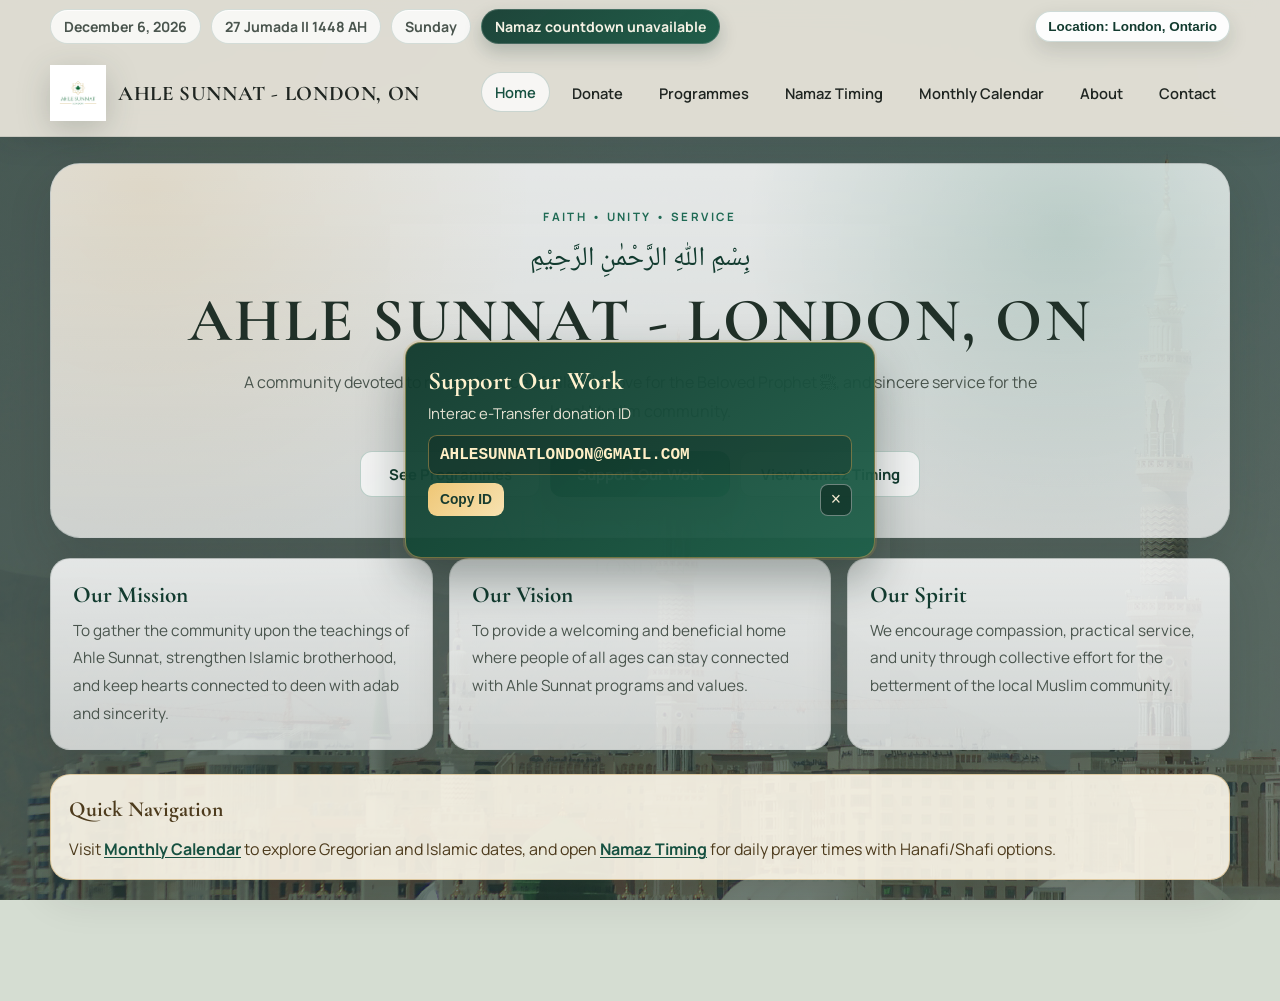
==== index.html @ aca6aad0 "Fix programmes modal viewport behavior and center locked Madinah background" ====
﻿<!DOCTYPE html>
<html lang="en">
<head>
  <meta charset="UTF-8" />
  <meta name="viewport" content="width=device-width, initial-scale=1.0" />
  <title>Home | AHLE SUNNAT - LONDON, ON</title>
  <meta name="description" content="Official home page of Ahle Sunnat London, ON." />
  <link rel="preconnect" href="https://fonts.googleapis.com" />
  <link rel="preconnect" href="https://fonts.gstatic.com" crossorigin />
  <link href="https://fonts.googleapis.com/css2?family=Cormorant+Garamond:wght@500;600;700&family=Manrope:wght@400;500;600;700&family=Noto+Naskh+Arabic:wght@500;700&display=swap" rel="stylesheet" />
  <link rel="stylesheet" href="styles.css?v=20260421b" />
</head>
<body class="page-home">
  <div class="page-shell">
    <header class="topbar">
      <div class="topbar-inner">
        <div class="date-wrap">
          <div class="date-pill" id="englishDate">Loading...</div>
          <div class="date-pill" id="hijriDate">Loading...</div>
          <div class="date-pill" id="dayName">Loading...</div>
        </div>
      </div>

      <nav class="nav">
        <a class="brand" href="index.html">
          <img src="logo.png" alt="Ahle Sunnat London Logo" />
          <div>
            <strong>AHLE SUNNAT - LONDON, ON</strong>
          </div>
        </a>

        <button class="nav-toggle" type="button" aria-label="Open menu" aria-expanded="false">
          <span class="bar"></span>
          <span class="bar"></span>
          <span class="bar"></span>
        </button>

        <div class="nav-links">
          <a href="index.html" aria-current="page">Home</a>
          <a href="donate.html">Donate</a>
          <a href="programmes.html">Programmes</a>
          <a href="namaz-timings.html">Namaz Timing</a>
          <a href="calendar.html">Monthly Calendar</a>
          <a href="about.html">About</a>
          <a href="contact.html">Contact</a>
        </div>
      </nav>
    </header>

    <main>
      <section class="hero hero-center reveal">
        <span class="hero-kicker">Faith • Unity • Service</span>
        <div style="font-family: 'Noto Naskh Arabic', serif; font-size: clamp(1.25rem, 2.1vw, 1.8rem); color: var(--emerald-900); margin-top: 12px; line-height: 1.6;">
          بِسْمِ اللّٰهِ الرَّحْمٰنِ الرَّحِيْمِ
        </div>
        <h1>AHLE SUNNAT - LONDON, ON</h1>
        <p>
          A community devoted to remembrance of Allah ﷻ, love for the Beloved Prophet ﷺ, and sincere service for the local Muslim community.
        </p>
        <div class="hero-actions">
          <a class="btn btn-secondary" href="programmes.html">See Programmes</a>
          <a class="btn btn-primary" href="donate.html">Support Our Work</a>
          <a class="btn btn-secondary" href="namaz-timings.html">View Namaz Timing</a>
        </div>
      </section>

      <section class="section" style="margin-top: 8px;">
        <div class="grid-3">
          <article class="card reveal">
            <h3>Our Mission</h3>
            <p>
              To gather the community upon the teachings of Ahle Sunnat, strengthen Islamic brotherhood, and keep hearts connected to deen with adab and sincerity.
            </p>
          </article>

          <article class="card reveal">
            <h3>Our Vision</h3>
            <p>
              To provide a welcoming and beneficial home where people of all ages can stay connected with Ahle Sunnat programs and values.
            </p>
          </article>

          <article class="card reveal">
            <h3>Our Spirit</h3>
            <p>
              We encourage compassion, practical service, and unity through collective effort for the betterment of the local Muslim community.
            </p>
          </article>
        </div>
      </section>

      <section class="section">
        <div class="info-banner reveal">
          <strong>Quick Navigation</strong>
          Visit <a href="calendar.html">Monthly Calendar</a> to explore Gregorian and Islamic dates, and open <a href="namaz-timings.html">Namaz Timing</a> for daily prayer times with Hanafi/Shafi options.
        </div>
      </section>
    </main>

    <footer class="footer reveal">
      <p>© <span class="js-year"></span> AHLE SUNNAT - LONDON, ON. All rights reserved.</p>
    </footer>
  </div>

  <script src="app.js?v=20260421b"></script>
</body>
</html>
---- styles.css ----
﻿:root {
  --sand-50: #f8f3e8;
  --sand-100: #f1e8d5;
  --sand-200: #e5d6b8;
  --emerald-900: #123b2f;
  --emerald-800: #175141;
  --emerald-700: #1f6a54;
  --emerald-500: #2f8f72;
  --amber-500: #bf8a2e;
  --amber-400: #d9ab55;
  --ink-900: #1f2521;
  --ink-700: #4a554e;
  --ink-500: #657369;
  --white: #ffffff;
  --line: rgba(24, 47, 39, 0.14);
  --line-strong: rgba(24, 47, 39, 0.25);
  --shadow-soft: 0 16px 44px rgba(28, 35, 30, 0.12);
  --shadow-card: 0 20px 46px rgba(22, 34, 29, 0.12);
  --radius-xl: 30px;
  --radius-lg: 20px;
  --radius-md: 14px;
  --container: min(1180px, calc(100% - 34px));
}

* {
  box-sizing: border-box;
  margin: 0;
  padding: 0;
}

html {
  scroll-behavior: smooth;
}

body {
  font-family: "Manrope", sans-serif;
  color: var(--ink-900);
  min-height: 100vh;
  background-color: #d5ddd2;
  overflow-x: hidden;
  position: relative;
  opacity: 0;
  transform: translateY(8px);
}

body.page-ready {
  opacity: 1;
  transform: none;
  transition: opacity 0.42s ease, transform 0.42s ease;
}

body.page-leave {
  opacity: 0;
  transform: translateY(8px);
}

body.modal-open {
  overflow: hidden;
}

body::before {
  content: "";
  position: fixed;
  inset: 0;
  pointer-events: none;
  background:
    linear-gradient(135deg, rgba(12, 36, 27, 0.64), rgba(19, 46, 35, 0.56)),
    radial-gradient(circle at 18% 16%, rgba(217, 171, 85, 0.1), transparent 34%),
    radial-gradient(circle at 86% 18%, rgba(31, 106, 84, 0.09), transparent 34%),
    url("assets/madinah-hd.jpg") center center / cover no-repeat;
  background-attachment: fixed, fixed, fixed, fixed;
  transform: translateZ(0);
  z-index: 0;
}

body::after {
  content: "";
  position: fixed;
  inset: 0;
  pointer-events: none;
  background: url("logo.png") center 56% / min(52vw, 500px) no-repeat;
  opacity: 0.055;
  z-index: 0;
  filter: saturate(80%);
}

.page-shell {
  position: relative;
  z-index: 1;
}

.container {
  width: var(--container);
  margin: 0 auto;
}

.topbar {
  position: relative;
  z-index: 20;
  backdrop-filter: blur(12px);
  background: rgba(248, 243, 232, 0.85);
  border-bottom: 1px solid rgba(24, 47, 39, 0.1);
  box-shadow: 0 8px 24px rgba(32, 42, 36, 0.08);
}

.topbar-inner {
  width: var(--container);
  margin: 0 auto;
  padding: 9px 0 8px;
  display: flex;
  justify-content: space-between;
  align-items: center;
  gap: 10px;
}

.date-wrap {
  display: flex;
  flex-wrap: wrap;
  justify-content: flex-start;
  gap: 10px;
  flex: 1;
  min-width: 0;
}

.date-pill {
  padding: 7px 13px;
  border-radius: 999px;
  background: rgba(255, 255, 255, 0.78);
  border: 1px solid rgba(23, 81, 65, 0.16);
  color: var(--ink-700);
  font-size: 0.88rem;
  font-weight: 700;
  box-shadow: inset 0 1px 0 rgba(255, 255, 255, 0.82);
}

.date-pill.prayer-countdown {
  color: #f5f2e5;
  background: linear-gradient(140deg, rgba(18, 59, 47, 0.94), rgba(22, 86, 66, 0.95));
  border-color: rgba(255, 255, 255, 0.18);
  box-shadow: 0 8px 18px rgba(17, 50, 40, 0.22);
}

.location-right-pill {
  max-width: min(340px, calc(100vw - 24px));
  padding: 7px 12px;
  border-radius: 999px;
  border: 1px solid rgba(23, 81, 65, 0.2);
  background: rgba(255, 255, 255, 0.94);
  color: var(--emerald-900);
  font-size: 0.84rem;
  font-weight: 700;
  white-space: nowrap;
  overflow: hidden;
  text-overflow: ellipsis;
  box-shadow: 0 8px 20px rgba(24, 40, 33, 0.14);
  cursor: pointer;
  transition: transform 0.2s ease, box-shadow 0.2s ease, border-color 0.2s ease;
  appearance: none;
}

.location-right-pill:hover {
  transform: translateY(-1px);
  box-shadow: 0 12px 24px rgba(24, 40, 33, 0.18);
  border-color: rgba(191, 138, 46, 0.4);
}

.nav {
  width: var(--container);
  margin: 0 auto;
  padding: 13px 0 15px;
  display: flex;
  justify-content: space-between;
  align-items: center;
  gap: 14px;
}

.nav-toggle {
  display: none;
  width: 44px;
  height: 44px;
  border-radius: 12px;
  border: 1px solid rgba(23, 81, 65, 0.26);
  background: rgba(255, 255, 255, 0.88);
  cursor: pointer;
  align-items: center;
  justify-content: center;
  gap: 5px;
  flex-direction: column;
  box-shadow: 0 8px 20px rgba(24, 40, 33, 0.12);
}

.nav-toggle .bar {
  width: 19px;
  height: 2px;
  border-radius: 999px;
  background: var(--emerald-900);
  transition: transform 0.24s ease, opacity 0.24s ease;
}

.nav-toggle[aria-expanded="true"] .bar:nth-child(1) {
  transform: translateY(7px) rotate(45deg);
}

.nav-toggle[aria-expanded="true"] .bar:nth-child(2) {
  opacity: 0;
}

.nav-toggle[aria-expanded="true"] .bar:nth-child(3) {
  transform: translateY(-7px) rotate(-45deg);
}

.brand {
  display: flex;
  align-items: center;
  gap: 12px;
  min-width: 0;
  text-decoration: none;
  color: inherit;
}

.brand img {
  height: 56px;
  width: auto;
  display: block;
  filter: drop-shadow(0 8px 16px rgba(25, 43, 36, 0.2));
  border-radius: 0;
  background: transparent;
}

.brand small {
  display: block;
  color: var(--emerald-700);
  letter-spacing: 0.16em;
  text-transform: uppercase;
  font-size: 0.64rem;
  margin-bottom: 3px;
  font-weight: 700;
}

.brand strong {
  font-family: "Cormorant Garamond", serif;
  font-size: 1.3rem;
  letter-spacing: 0.03em;
  font-weight: 700;
}

.brand-mobile-city {
  display: inline;
}

.nav-links {
  display: flex;
  align-items: center;
  justify-content: flex-end;
  flex-wrap: wrap;
  gap: 8px;
}

.nav-links a {
  text-decoration: none;
  color: var(--ink-900);
  font-weight: 600;
  font-size: 0.92rem;
  padding: 9px 13px;
  border-radius: 999px;
  border: 1px solid transparent;
  transition: 0.25s ease;
}

.nav-links a:hover,
.nav-links a[aria-current="page"] {
  color: var(--emerald-800);
  background: rgba(255, 255, 255, 0.76);
  border-color: rgba(23, 81, 65, 0.2);
  transform: translateY(-1px);
}

.hero {
  width: var(--container);
  margin: 26px auto 20px;
  padding: 40px 30px;
  border: 1px solid var(--line);
  border-radius: var(--radius-xl);
  background: linear-gradient(180deg, rgba(255, 255, 255, 0.86), rgba(255, 255, 255, 0.73));
  box-shadow: var(--shadow-card);
  position: relative;
  overflow: hidden;
}

.hero::before {
  content: "";
  position: absolute;
  inset: 0;
  background:
    radial-gradient(circle at 8% 10%, rgba(191, 138, 46, 0.15), transparent 34%),
    radial-gradient(circle at 88% 20%, rgba(31, 106, 84, 0.15), transparent 30%);
  z-index: 0;
}

.hero > * {
  position: relative;
  z-index: 1;
}

.hero-kicker {
  display: inline-block;
  text-transform: uppercase;
  letter-spacing: 0.21em;
  color: var(--emerald-700);
  font-size: 0.72rem;
  font-weight: 700;
}

.hero h1 {
  margin-top: 8px;
  font-family: "Cormorant Garamond", serif;
  font-size: clamp(2rem, 4.8vw, 4rem);
  line-height: 1.05;
  letter-spacing: 0.04em;
  color: #203028;
}

.hero p {
  margin-top: 14px;
  color: var(--ink-700);
  line-height: 1.85;
  max-width: 820px;
}

.hero-center {
  text-align: center;
}

.hero-center p {
  margin-left: auto;
  margin-right: auto;
}

.hero-actions {
  margin-top: 24px;
  display: flex;
  flex-wrap: wrap;
  gap: 10px;
}

.hero-center .hero-actions {
  justify-content: center;
}

.btn {
  text-decoration: none;
  display: inline-flex;
  align-items: center;
  justify-content: center;
  border-radius: 12px;
  padding: 12px 19px;
  font-weight: 700;
  font-size: 0.93rem;
  transition: 0.25s ease;
  border: 1px solid transparent;
  min-width: 180px;
}

.btn-primary {
  color: var(--white);
  background: linear-gradient(135deg, var(--emerald-800), var(--emerald-500));
  box-shadow: 0 12px 24px rgba(28, 84, 67, 0.25);
}

.btn-primary:hover {
  transform: translateY(-2px);
  filter: brightness(1.06);
}

.btn-secondary {
  color: var(--emerald-900);
  background: rgba(255, 255, 255, 0.72);
  border-color: rgba(31, 106, 84, 0.26);
}

.btn-secondary:hover {
  transform: translateY(-2px);
  background: rgba(255, 255, 255, 0.9);
}

.section {
  width: var(--container);
  margin: 18px auto 24px;
}

.section-title {
  text-align: center;
  margin-bottom: 16px;
}

.section-title span {
  display: inline-block;
  text-transform: uppercase;
  letter-spacing: 0.21em;
  color: var(--emerald-700);
  font-size: 0.72rem;
  font-weight: 700;
  margin-bottom: 8px;
}

.section-title h2 {
  font-family: "Cormorant Garamond", serif;
  font-size: clamp(1.9rem, 3.4vw, 3rem);
  color: var(--ink-900);
  letter-spacing: 0.02em;
}

.section-title.title-box h2 {
  display: inline-flex;
  align-items: center;
  justify-content: center;
  padding: 10px 22px;
  border-radius: 999px;
  border: 1px solid rgba(23, 81, 65, 0.24);
  background: linear-gradient(145deg, rgba(255, 255, 255, 0.94), rgba(252, 247, 237, 0.9));
  box-shadow: 0 10px 24px rgba(22, 34, 29, 0.14);
}

.section-title p {
  max-width: 780px;
  margin: 8px auto 0;
  color: var(--ink-700);
  line-height: 1.82;
}

.grid-3,
.grid-2,
.grid-4 {
  display: grid;
  gap: 16px;
}

.grid-2 {
  grid-template-columns: repeat(2, minmax(0, 1fr));
}

.grid-3 {
  grid-template-columns: repeat(3, minmax(0, 1fr));
}

.grid-4 {
  grid-template-columns: repeat(4, minmax(0, 1fr));
}

.card {
  border: 1px solid var(--line);
  border-radius: var(--radius-lg);
  background: linear-gradient(180deg, rgba(255, 255, 255, 0.85), rgba(255, 255, 255, 0.72));
  box-shadow: var(--shadow-card);
  padding: 22px;
  transition: transform 0.25s ease, border-color 0.25s ease;
}

.card:hover {
  transform: translateY(-3px);
  border-color: rgba(191, 138, 46, 0.35);
}

.card,
.hero,
.info-banner,
.prayer-live,
.footer {
  animation: premiumPulseShadow 7.2s ease-in-out infinite;
}

.card:nth-child(2n),
.calendar-grid .day-cell:nth-child(2n),
.calendar-head div:nth-child(2n) {
  animation-delay: 0.6s;
}

@keyframes premiumPulseShadow {
  0%,
  100% {
    box-shadow: 0 18px 42px rgba(20, 31, 27, 0.14);
  }
  50% {
    box-shadow: 0 26px 56px rgba(20, 31, 27, 0.22);
  }
}

.card h3 {
  font-family: "Cormorant Garamond", serif;
  color: var(--emerald-900);
  font-size: 1.45rem;
  margin-bottom: 8px;
}

.card p {
  color: var(--ink-700);
  line-height: 1.8;
  font-size: 0.96rem;
}

.card a {
  color: var(--ink-700);
  text-decoration: underline;
  text-decoration-thickness: 1px;
  text-underline-offset: 2px;
}

.card a:hover {
  color: var(--emerald-800);
}

.info-banner {
  border: 1px solid rgba(191, 138, 46, 0.35);
  border-radius: var(--radius-lg);
  background: rgba(254, 249, 236, 0.9);
  color: #4d3b1d;
  padding: 16px 18px;
  box-shadow: var(--shadow-soft);
  line-height: 1.75;
}

.info-banner strong {
  font-family: "Cormorant Garamond", serif;
  font-size: 1.35rem;
  display: block;
  margin-bottom: 6px;
}

.info-banner a {
  color: var(--emerald-800);
  font-weight: 700;
  text-decoration: underline;
  text-decoration-thickness: 1px;
  text-underline-offset: 2px;
}

.info-banner a:hover {
  color: #7a5312;
}

.footer {
  width: var(--container);
  margin: 22px auto 34px;
  border: 1px solid rgba(255, 255, 255, 0.2);
  border-radius: 20px;
  padding: 18px;
  text-align: center;
  background: linear-gradient(160deg, rgba(18, 59, 47, 0.96), rgba(16, 79, 61, 0.96));
  color: #f8f2e4;
}

.footer p {
  color: rgba(248, 242, 228, 0.92);
  line-height: 1.72;
  font-size: 0.92rem;
}

.footer p + p {
  margin-top: 3px;
}

.reveal {
  opacity: 0;
  transform: translateY(18px);
  transition: opacity 0.68s ease, transform 0.68s ease;
}

.reveal.show {
  opacity: 1;
  transform: translateY(0);
}

.page-home .hero::before {
  background:
    radial-gradient(circle at 8% 8%, rgba(191, 138, 46, 0.16), transparent 34%),
    radial-gradient(circle at 86% 18%, rgba(31, 106, 84, 0.2), transparent 30%);
}

.page-about .hero::before {
  background:
    radial-gradient(circle at 20% 12%, rgba(23, 81, 65, 0.17), transparent 34%),
    radial-gradient(circle at 84% 74%, rgba(191, 138, 46, 0.18), transparent 30%);
}

.page-programmes .hero::before {
  background:
    radial-gradient(circle at 18% 20%, rgba(191, 138, 46, 0.19), transparent 34%),
    radial-gradient(circle at 78% 18%, rgba(23, 81, 65, 0.17), transparent 28%);
}

.page-donate .hero::before {
  background:
    radial-gradient(circle at 12% 18%, rgba(31, 106, 84, 0.2), transparent 30%),
    radial-gradient(circle at 86% 22%, rgba(191, 138, 46, 0.18), transparent 30%);
}

.page-calendar .hero::before {
  background:
    radial-gradient(circle at 16% 18%, rgba(191, 138, 46, 0.18), transparent 32%),
    radial-gradient(circle at 86% 18%, rgba(31, 106, 84, 0.16), transparent 30%);
}

.page-namaz .hero::before {
  background:
    radial-gradient(circle at 8% 10%, rgba(23, 81, 65, 0.2), transparent 34%),
    radial-gradient(circle at 92% 18%, rgba(191, 138, 46, 0.2), transparent 30%);
}

.page-contact .hero::before {
  background:
    radial-gradient(circle at 14% 16%, rgba(191, 138, 46, 0.2), transparent 34%),
    radial-gradient(circle at 80% 20%, rgba(31, 106, 84, 0.17), transparent 30%);
}

.media-frame {
  width: 100%;
  border-radius: var(--radius-md);
  border: 1px solid rgba(23, 81, 65, 0.2);
  background: #0d1b16;
  aspect-ratio: 16 / 9;
  overflow: hidden;
  display: grid;
  place-items: center;
}

.media-frame video {
  width: 100%;
  height: 100%;
  object-fit: cover;
  display: block;
}

.video-thumb {
  width: 100%;
  height: 100%;
  object-fit: cover;
  display: block;
}

.poster-thumb {
  width: 100%;
  aspect-ratio: 4 / 5;
  border-radius: var(--radius-md);
  border: 1px solid rgba(23, 81, 65, 0.2);
  object-fit: cover;
  display: block;
  background: linear-gradient(145deg, rgba(20, 71, 54, 0.22), rgba(191, 138, 46, 0.28));
}

.video-thumb,
.poster-thumb {
  cursor: zoom-in;
}

.meta-line {
  margin-top: 4px;
  color: var(--emerald-700);
  font-size: 0.86rem;
  font-weight: 700;
  letter-spacing: 0.03em;
  text-transform: none;
}

.link-chip {
  text-decoration: none;
  border-radius: 999px;
  padding: 8px 12px;
  font-size: 0.84rem;
  font-weight: 700;
  border: 1px solid rgba(23, 81, 65, 0.2);
  color: var(--emerald-800);
  background: rgba(255, 255, 255, 0.8);
}

.link-chip:hover {
  border-color: rgba(191, 138, 46, 0.5);
  color: #6d4b16;
}

.link-row {
  margin-top: 10px;
  display: flex;
  gap: 8px;
  flex-wrap: wrap;
}

.empty-state {
  text-align: center;
  border: 1px dashed rgba(23, 81, 65, 0.34);
  border-radius: var(--radius-lg);
  padding: 16px;
  color: var(--ink-700);
  background: rgba(255, 255, 255, 0.62);
}

.calendar-controls {
  display: grid;
  grid-template-columns: auto 1fr auto;
  align-items: center;
  gap: 10px;
  margin-bottom: 14px;
}

.control-group {
  display: flex;
  gap: 8px;
  flex-wrap: wrap;
}

.control-btn,
.control-select,
.control-input {
  border-radius: 11px;
  border: 1px solid rgba(23, 81, 65, 0.24);
  background: rgba(255, 255, 255, 0.9);
  color: var(--ink-900);
  padding: 9px 12px;
  font-weight: 600;
}

.control-btn {
  cursor: pointer;
  transition: 0.2s ease;
}

.control-btn:hover {
  transform: translateY(-1px);
  border-color: rgba(191, 138, 46, 0.46);
}

.control-input {
  min-width: 220px;
}

.calendar-head,
.calendar-grid {
  display: grid;
  grid-template-columns: repeat(7, minmax(0, 1fr));
  gap: 8px;
}

.calendar-head div {
  text-align: center;
  padding: 9px 8px;
  font-weight: 700;
  color: var(--emerald-900);
  border: 1px solid rgba(23, 81, 65, 0.2);
  border-radius: 12px;
  background: rgba(255, 255, 255, 0.77);
  animation: premiumPulseShadow 8.8s ease-in-out infinite;
}

.day-cell {
  min-height: 102px;
  border: 1px solid rgba(23, 81, 65, 0.2);
  border-radius: 12px;
  background: rgba(255, 255, 255, 0.79);
  padding: 10px;
  display: flex;
  flex-direction: column;
  gap: 5px;
  transition: transform 0.2s ease, border-color 0.2s ease;
  animation: premiumPulseShadow 8.8s ease-in-out infinite;
}

.day-cell:hover {
  transform: translateY(-2px);
  border-color: rgba(191, 138, 46, 0.44);
}

.day-cell.muted {
  opacity: 0.42;
}

.g-day {
  font-weight: 800;
  color: var(--ink-900);
  font-size: 1rem;
  width: 32px;
  height: 32px;
  border-radius: 50%;
  display: grid;
  place-items: center;
}

.h-day {
  color: var(--emerald-700);
  font-size: 0.78rem;
  line-height: 1.45;
}

.day-cell.today .g-day {
  border: 2px solid var(--amber-500);
  color: var(--emerald-900);
  background: rgba(255, 244, 218, 0.95);
}

.day-cell.today.flash .g-day {
  box-shadow: 0 0 0 8px rgba(191, 138, 46, 0.24);
}

.calendar-caption {
  font-family: "Cormorant Garamond", serif;
  font-size: 1.8rem;
  color: var(--emerald-900);
  text-align: center;
}

.prayer-live {
  border: 1px solid rgba(23, 81, 65, 0.24);
  border-radius: var(--radius-lg);
  background: linear-gradient(145deg, rgba(19, 66, 51, 0.95), rgba(21, 84, 65, 0.96));
  color: #f6f0df;
  padding: 18px;
  box-shadow: var(--shadow-card);
}

.prayer-live strong {
  display: block;
  font-family: "Cormorant Garamond", serif;
  font-size: 1.6rem;
  margin-bottom: 5px;
}

.prayer-live p {
  color: rgba(246, 240, 223, 0.95);
  line-height: 1.7;
}

.current-prayer-box {
  margin: 8px 0 10px;
  display: inline-flex;
  align-items: center;
  gap: 8px;
  padding: 8px 12px;
  border-radius: 12px;
  border: 1px solid rgba(255, 235, 186, 0.72);
  background: linear-gradient(140deg, rgba(255, 239, 198, 0.22), rgba(255, 216, 140, 0.28));
  color: #fff4d4;
  font-weight: 800;
  letter-spacing: 0.01em;
  box-shadow: inset 0 0 0 1px rgba(255, 244, 215, 0.2), 0 8px 20px rgba(0, 0, 0, 0.18);
}

.prayer-table {
  width: 100%;
  border-collapse: collapse;
  overflow: hidden;
  border-radius: var(--radius-lg);
  border: 1px solid var(--line);
  background: rgba(255, 255, 255, 0.85);
  box-shadow: var(--shadow-card);
}

.prayer-table th,
.prayer-table td {
  border-bottom: 1px solid rgba(23, 81, 65, 0.14);
  padding: 12px 12px;
  text-align: left;
}

.prayer-table th {
  background: rgba(18, 59, 47, 0.9);
  color: #f8f2e4;
  font-weight: 700;
  letter-spacing: 0.02em;
}

.prayer-table tr:last-child td {
  border-bottom: none;
}

.prayer-table td:nth-child(2) {
  font-weight: 700;
  color: var(--emerald-900);
}

.prayer-name {
  font-weight: 800;
  color: var(--emerald-900);
  letter-spacing: 0.01em;
}

.prayer-time-pill {
  display: inline-block;
  padding: 6px 10px;
  border-radius: 10px;
  border: 1px solid rgba(23, 81, 65, 0.2);
  background: rgba(255, 255, 255, 0.65);
}

.prayer-row-current td {
  background: rgba(255, 240, 206, 0.95);
}

.prayer-row-current .prayer-time-pill {
  border: 2px solid rgba(191, 138, 46, 0.8);
  background: linear-gradient(135deg, rgba(255, 236, 196, 0.96), rgba(255, 222, 155, 0.92));
  box-shadow:
    inset 0 0 0 1px rgba(191, 138, 46, 0.3),
    0 0 0 3px rgba(191, 138, 46, 0.22);
}

.inline-note {
  color: var(--ink-700);
  font-size: 0.92rem;
  line-height: 1.7;
}

.donation-popup {
  position: fixed;
  left: 50%;
  top: 50%;
  bottom: auto;
  transform: translate(-50%, -50%);
  z-index: 2000;
  width: min(470px, calc(100vw - 24px));
  border: 1px solid rgba(217, 171, 85, 0.48);
  border-radius: 16px;
  background: linear-gradient(145deg, rgba(16, 57, 44, 0.96), rgba(31, 96, 74, 0.96));
  box-shadow:
    0 22px 46px rgba(12, 29, 23, 0.35),
    0 0 0 2px rgba(217, 171, 85, 0.2);
  padding: 22px 22px 16px;
  animation: donationPulse 2.8s ease-in-out infinite;
}

.donation-popup.hidden {
  display: none;
}

.donation-popup h4 {
  font-family: "Cormorant Garamond", serif;
  font-size: 1.6rem;
  color: #fff2cf;
  margin-bottom: 6px;
}

.donation-popup p {
  color: rgba(248, 241, 226, 0.92);
  font-size: 0.93rem;
  line-height: 1.55;
  margin-bottom: 10px;
}

.donation-popup .popup-id {
  display: block;
  width: 100%;
  background: rgba(0, 0, 0, 0.2);
  border: 1px solid rgba(217, 171, 85, 0.46);
  border-radius: 9px;
  padding: 10px 11px;
  color: #ffefc6;
  font-size: clamp(0.72rem, 1.9vw, 1rem);
  font-weight: 800;
  white-space: nowrap;
  overflow-x: auto;
  text-overflow: clip;
}

.donation-popup .popup-actions {
  margin-top: 8px;
  display: flex;
  align-items: center;
  justify-content: space-between;
  gap: 8px;
}

.donation-popup .popup-copy {
  border: none;
  border-radius: 9px;
  padding: 9px 12px;
  background: linear-gradient(135deg, #efc776, #f7e2b1);
  color: #173b2f;
  font-weight: 800;
  font-size: 0.86rem;
  cursor: pointer;
}

.donation-popup .popup-copy:hover {
  filter: brightness(1.04);
}

.donation-popup .popup-close {
  border: 1px solid rgba(255, 255, 255, 0.38);
  background: rgba(6, 24, 18, 0.5);
  color: #f7ecd3;
  width: 32px;
  height: 32px;
  border-radius: 8px;
  font-size: 1.1rem;
  line-height: 1;
  cursor: pointer;
}

.donation-popup .popup-close:hover {
  border-color: rgba(191, 138, 46, 0.5);
  color: #6d4b16;
}

.donation-popup .popup-status {
  min-height: 18px;
  margin-top: 7px;
  color: #ffe6aa;
  font-size: 0.85rem;
}

@keyframes donationPulse {
  0%,
  100% {
    transform: translate(-50%, -50%) scale(1);
    box-shadow:
      0 22px 46px rgba(12, 29, 23, 0.35),
      0 0 0 2px rgba(217, 171, 85, 0.2);
  }
  50% {
    transform: translate(-50%, calc(-50% - 3px)) scale(1.01);
    box-shadow:
      0 28px 56px rgba(12, 29, 23, 0.42),
      0 0 0 2px rgba(217, 171, 85, 0.36);
  }
}

.poster-modal {
  position: fixed;
  inset: 0;
  z-index: 1200;
  background: rgba(12, 18, 15, 0.72);
  display: grid;
  place-items: center;
  opacity: 0;
  pointer-events: none;
  transition: opacity 0.28s ease;
}

.poster-modal.show {
  opacity: 1;
  pointer-events: auto;
}

.poster-modal-inner {
  width: min(1080px, calc(100vw - 24px));
  max-height: calc(100dvh - 16px);
  background: rgba(255, 255, 255, 0.96);
  border: 1px solid rgba(23, 81, 65, 0.2);
  border-radius: 16px;
  box-shadow: 0 28px 48px rgba(20, 30, 26, 0.28);
  overflow: hidden;
  transform: scale(0.96) translateY(8px);
  transition: transform 0.28s ease;
  position: relative;
}

.poster-modal.show .poster-modal-inner {
  transform: scale(1) translateY(0);
}

.poster-modal-close {
  position: absolute;
  top: 10px;
  right: 10px;
  width: 36px;
  height: 36px;
  border-radius: 10px;
  border: 1px solid rgba(23, 81, 65, 0.28);
  background: rgba(255, 255, 255, 0.92);
  color: var(--ink-700);
  font-size: 1.25rem;
  line-height: 1;
  cursor: pointer;
  z-index: 2;
}

.poster-modal-close:hover {
  border-color: rgba(191, 138, 46, 0.52);
}

.poster-modal-image-wrap {
  width: 100%;
  height: 100%;
  max-height: calc(100dvh - 16px);
  overflow: hidden;
  display: grid;
  place-items: center;
  padding: 52px 18px 18px;
}

.poster-modal-image-wrap img {
  max-width: min(100%, calc(100vw - 80px));
  max-height: calc(100dvh - 102px);
  width: auto;
  height: auto;
  object-fit: contain;
  border-radius: 12px;
  border: 1px solid rgba(23, 81, 65, 0.22);
}

.modal-video-player {
  width: min(100%, 980px);
  max-height: calc(100dvh - 102px);
  border-radius: 12px;
  border: 1px solid rgba(23, 81, 65, 0.24);
  background: #0b1814;
}

.button-chip {
  appearance: none;
  cursor: pointer;
}

@media (max-width: 1080px) {
  .grid-3 {
    grid-template-columns: repeat(2, minmax(0, 1fr));
  }

  .grid-4 {
    grid-template-columns: repeat(3, minmax(0, 1fr));
  }
}

@media (max-width: 980px) {
  .nav {
    flex-direction: row;
    align-items: center;
    flex-wrap: wrap;
  }

  .nav-toggle {
    display: inline-flex;
    margin-left: auto;
  }

  .nav-links {
    order: 3;
    width: 100%;
    flex-direction: column;
    align-items: stretch;
    justify-content: flex-start;
    gap: 6px;
    max-height: 0;
    overflow: hidden;
    opacity: 0;
    pointer-events: none;
    padding-top: 0;
    transition: max-height 0.28s ease, opacity 0.28s ease, padding-top 0.28s ease;
  }

  .nav.nav-open .nav-links {
    max-height: 460px;
    opacity: 1;
    pointer-events: auto;
    padding-top: 10px;
  }

  .nav-links a {
    width: 100%;
    display: block;
    border: 1px solid rgba(23, 81, 65, 0.2);
    background: rgba(255, 255, 255, 0.84);
  }

  .grid-2,
  .grid-3,
  .grid-4 {
    grid-template-columns: 1fr;
  }

  .calendar-controls {
    grid-template-columns: 1fr;
    justify-items: stretch;
  }

  .calendar-head,
  .calendar-grid {
    gap: 6px;
  }

  .day-cell {
    min-height: 88px;
    padding: 8px;
  }
}

@media (max-width: 700px) {
  body::before {
    background-position:
      center center,
      18% 16%,
      86% 18%,
      center center;
  }

  body::after {
    background-size: min(72vw, 320px);
    opacity: 0.05;
  }

  .topbar-inner {
    flex-direction: column;
    align-items: stretch;
    gap: 6px;
  }

  .date-wrap {
    display: grid;
    grid-template-columns: repeat(2, minmax(0, 1fr));
    gap: 6px;
    overflow: visible;
    padding-bottom: 0;
  }

  .date-pill {
    width: 100%;
    text-align: center;
    white-space: nowrap;
    padding: 6px 8px;
    font-size: 0.78rem;
  }

  .date-pill.prayer-countdown {
    grid-column: 1 / -1;
  }

  .hero,
  .card,
  .info-banner,
  .footer,
  .prayer-live {
    padding: 18px;
  }

  .hero-actions {
    flex-direction: column;
  }

  .btn {
    width: 100%;
  }

  .brand strong {
    white-space: normal;
    display: block;
    line-height: 1.05;
    font-size: 1.02rem;
    letter-spacing: 0.02em;
  }

  .brand img {
    height: 46px;
  }

  .brand {
    max-width: calc(100% - 56px);
  }

  .brand-mobile-city {
    display: block;
    font-size: 0.92rem;
    margin-top: 2px;
  }

  .donation-popup {
    left: 50%;
    top: 78px;
    bottom: auto;
    transform: translateX(-50%);
    animation: donationPulseTop 2.8s ease-in-out infinite;
    width: min(460px, calc(100vw - 16px));
    padding: 16px 14px 12px;
  }

  .location-right-pill {
    align-self: stretch;
    width: 100%;
    max-width: 100%;
    text-align: center;
    font-size: 0.8rem;
  }

  .poster-modal-inner {
    width: calc(100vw - 10px);
    max-height: calc(100dvh - 10px);
  }

  .poster-modal-image-wrap {
    max-height: calc(100dvh - 10px);
    padding: 46px 8px 8px;
  }

  .poster-modal-image-wrap img,
  .modal-video-player {
    max-height: calc(100dvh - 92px);
    max-width: 100%;
  }
}

@keyframes donationPulseTop {
  0%,
  100% {
    transform: translateX(-50%) translateY(0);
  }
  50% {
    transform: translateX(-50%) translateY(-3px);
  }
}

@media (prefers-reduced-motion: reduce) {
  .card,
  .hero,
  .info-banner,
  .prayer-live,
  .footer,
  .donation-popup {
    animation: none !important;
  }
}
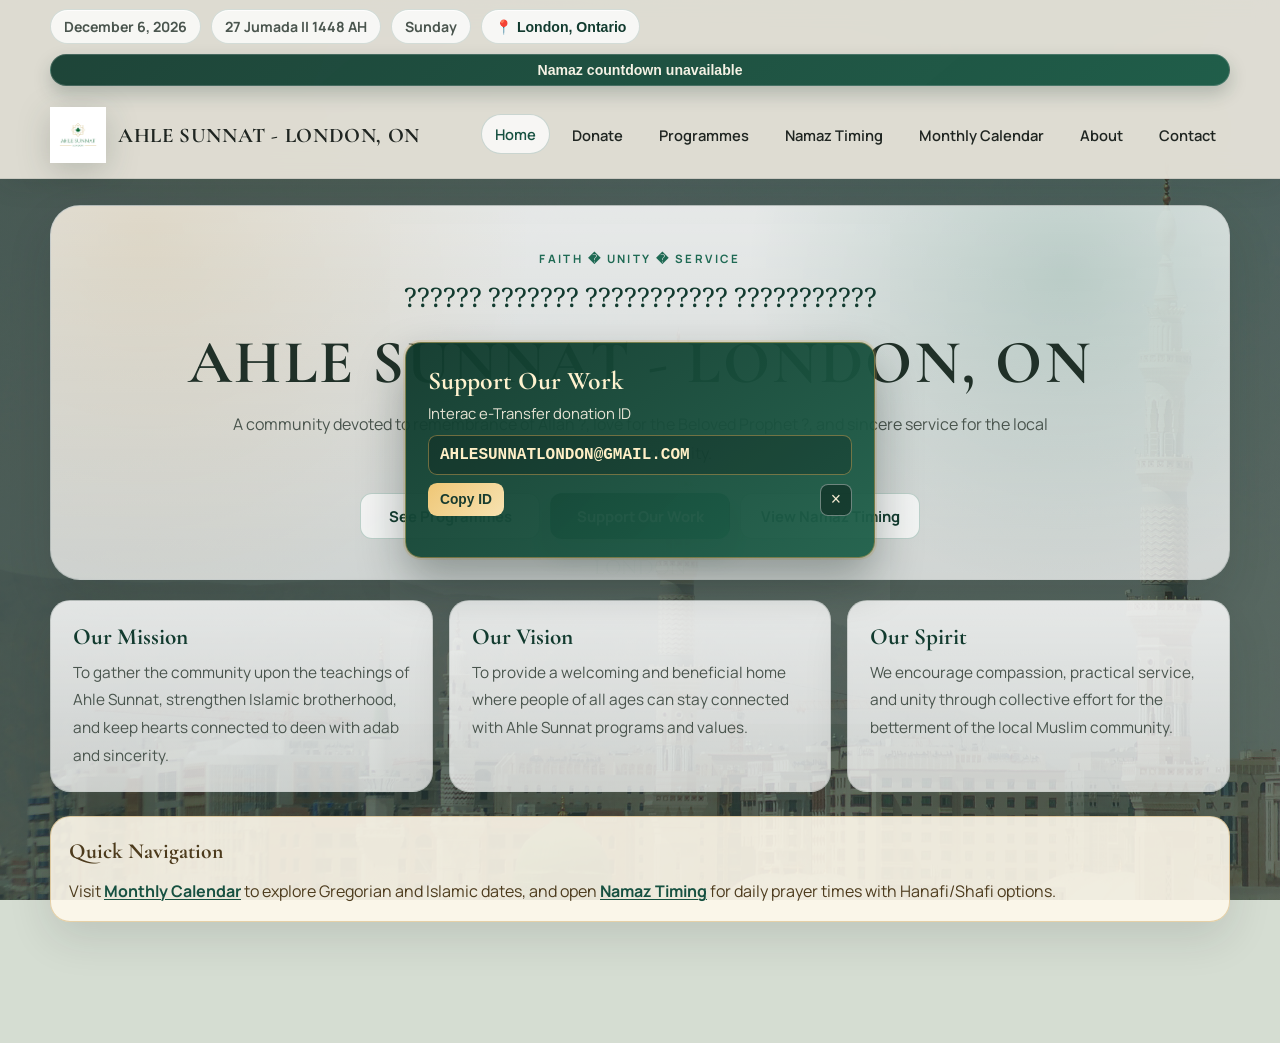
==== commit 9929e86e: "Header UX: 4 top pills with location icon and tappable current-time jump to running prayer" ====
--- a/index.html
+++ b/index.html
@@ -1,4 +1,4 @@
-﻿<!DOCTYPE html>
+<!DOCTYPE html>
 <html lang="en">
 <head>
   <meta charset="UTF-8" />
@@ -8,7 +8,7 @@
   <link rel="preconnect" href="https://fonts.googleapis.com" />
   <link rel="preconnect" href="https://fonts.gstatic.com" crossorigin />
   <link href="https://fonts.googleapis.com/css2?family=Cormorant+Garamond:wght@500;600;700&family=Manrope:wght@400;500;600;700&family=Noto+Naskh+Arabic:wght@500;700&display=swap" rel="stylesheet" />
-  <link rel="stylesheet" href="styles.css?v=20260421b" />
+  <link rel="stylesheet" href="styles.css?v=20260421c" />
 </head>
 <body class="page-home">
   <div class="page-shell">
@@ -49,13 +49,13 @@
 
     <main>
       <section class="hero hero-center reveal">
-        <span class="hero-kicker">Faith • Unity • Service</span>
+        <span class="hero-kicker">Faith � Unity � Service</span>
         <div style="font-family: 'Noto Naskh Arabic', serif; font-size: clamp(1.25rem, 2.1vw, 1.8rem); color: var(--emerald-900); margin-top: 12px; line-height: 1.6;">
-          بِسْمِ اللّٰهِ الرَّحْمٰنِ الرَّحِيْمِ
+          ?????? ??????? ??????????? ???????????
         </div>
         <h1>AHLE SUNNAT - LONDON, ON</h1>
         <p>
-          A community devoted to remembrance of Allah ﷻ, love for the Beloved Prophet ﷺ, and sincere service for the local Muslim community.
+          A community devoted to remembrance of Allah ?, love for the Beloved Prophet ?, and sincere service for the local Muslim community.
         </p>
         <div class="hero-actions">
           <a class="btn btn-secondary" href="programmes.html">See Programmes</a>
@@ -98,13 +98,14 @@
     </main>
 
     <footer class="footer reveal">
-      <p>© <span class="js-year"></span> AHLE SUNNAT - LONDON, ON. All rights reserved.</p>
+      <p>� <span class="js-year"></span> AHLE SUNNAT - LONDON, ON. All rights reserved.</p>
     </footer>
   </div>
 
-  <script src="app.js?v=20260421b"></script>
+  <script src="app.js?v=20260421c"></script>
 </body>
 </html>
 
 
 
+
--- a/styles.css
+++ b/styles.css
@@ -133,35 +133,50 @@
   box-shadow: inset 0 1px 0 rgba(255, 255, 255, 0.82);
 }
 
+.date-pill.location-pill {
+  color: var(--emerald-900);
+  cursor: pointer;
+  max-width: min(320px, 100%);
+  white-space: nowrap;
+  overflow: hidden;
+  text-overflow: ellipsis;
+  transition: transform 0.2s ease, box-shadow 0.2s ease, border-color 0.2s ease;
+  appearance: none;
+}
+
+.date-pill.location-pill:hover {
+  transform: translateY(-1px);
+  box-shadow: 0 12px 24px rgba(24, 40, 33, 0.18);
+  border-color: rgba(191, 138, 46, 0.4);
+}
+
 .date-pill.prayer-countdown {
+  width: 100%;
+  flex: 1 0 100%;
+  display: flex;
+  align-items: center;
+  justify-content: center;
+  text-align: center;
+  text-decoration: none;
+  white-space: nowrap;
+  cursor: pointer;
+  appearance: none;
   color: #f5f2e5;
   background: linear-gradient(140deg, rgba(18, 59, 47, 0.94), rgba(22, 86, 66, 0.95));
   border-color: rgba(255, 255, 255, 0.18);
   box-shadow: 0 8px 18px rgba(17, 50, 40, 0.22);
 }
 
-.location-right-pill {
-  max-width: min(340px, calc(100vw - 24px));
-  padding: 7px 12px;
-  border-radius: 999px;
-  border: 1px solid rgba(23, 81, 65, 0.2);
-  background: rgba(255, 255, 255, 0.94);
-  color: var(--emerald-900);
-  font-size: 0.84rem;
-  font-weight: 700;
-  white-space: nowrap;
-  overflow: hidden;
-  text-overflow: ellipsis;
-  box-shadow: 0 8px 20px rgba(24, 40, 33, 0.14);
-  cursor: pointer;
-  transition: transform 0.2s ease, box-shadow 0.2s ease, border-color 0.2s ease;
-  appearance: none;
-}
-
-.location-right-pill:hover {
+.date-pill.prayer-countdown:hover {
   transform: translateY(-1px);
   box-shadow: 0 12px 24px rgba(24, 40, 33, 0.18);
-  border-color: rgba(191, 138, 46, 0.4);
+  border-color: rgba(255, 235, 186, 0.44);
+}
+
+.date-pill.location-pill:focus-visible,
+.date-pill.prayer-countdown:focus-visible {
+  outline: 2px solid rgba(191, 138, 46, 0.8);
+  outline-offset: 2px;
 }
 
 .nav {
@@ -899,6 +914,20 @@
   box-shadow:
     inset 0 0 0 1px rgba(191, 138, 46, 0.3),
     0 0 0 3px rgba(191, 138, 46, 0.22);
+}
+
+.prayer-row-blink td {
+  animation: prayerFocusBlink 1s ease-in-out 4;
+}
+
+@keyframes prayerFocusBlink {
+  0%,
+  100% {
+    background: rgba(255, 240, 206, 0.95);
+  }
+  50% {
+    background: rgba(255, 223, 156, 0.98);
+  }
 }
 
 .inline-note {
@@ -1269,10 +1298,8 @@
     padding: 16px 14px 12px;
   }
 
-  .location-right-pill {
-    align-self: stretch;
+  .date-pill.location-pill {
     width: 100%;
-    max-width: 100%;
     text-align: center;
     font-size: 0.8rem;
   }
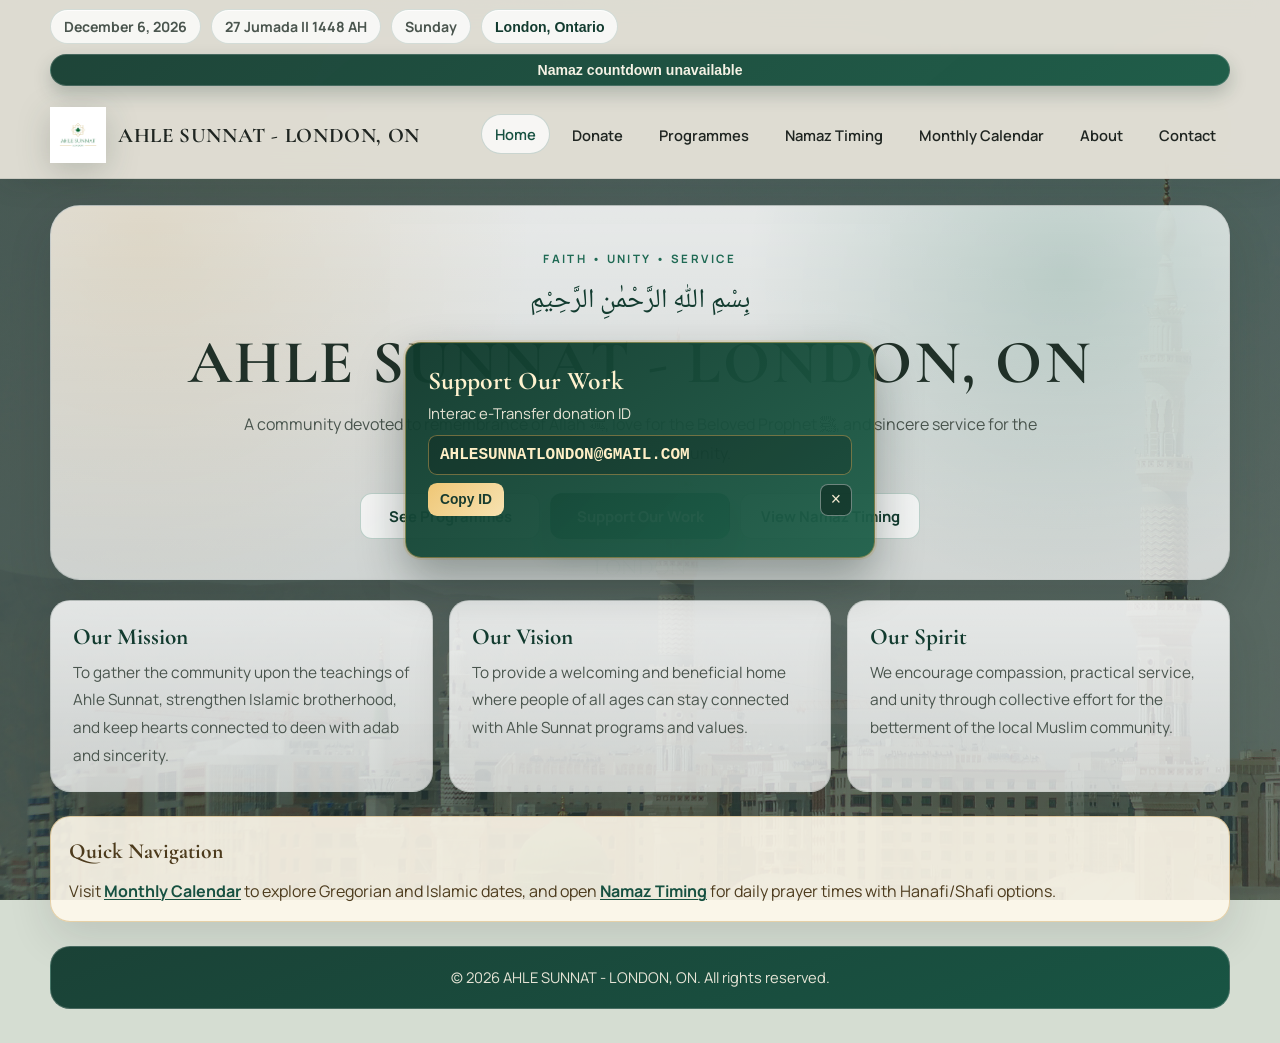
==== commit d276ba5d: "Fix UTF-8 text rendering and remove location pin icon" ====
--- a/index.html
+++ b/index.html
@@ -8,7 +8,7 @@
   <link rel="preconnect" href="https://fonts.googleapis.com" />
   <link rel="preconnect" href="https://fonts.gstatic.com" crossorigin />
   <link href="https://fonts.googleapis.com/css2?family=Cormorant+Garamond:wght@500;600;700&family=Manrope:wght@400;500;600;700&family=Noto+Naskh+Arabic:wght@500;700&display=swap" rel="stylesheet" />
-  <link rel="stylesheet" href="styles.css?v=20260421c" />
+  <link rel="stylesheet" href="styles.css?v=20260421d" />
 </head>
 <body class="page-home">
   <div class="page-shell">
@@ -49,13 +49,13 @@
 
     <main>
       <section class="hero hero-center reveal">
-        <span class="hero-kicker">Faith � Unity � Service</span>
+        <span class="hero-kicker">Faith • Unity • Service</span>
         <div style="font-family: 'Noto Naskh Arabic', serif; font-size: clamp(1.25rem, 2.1vw, 1.8rem); color: var(--emerald-900); margin-top: 12px; line-height: 1.6;">
-          ?????? ??????? ??????????? ???????????
+          بِسْمِ اللّٰهِ الرَّحْمٰنِ الرَّحِيْمِ
         </div>
         <h1>AHLE SUNNAT - LONDON, ON</h1>
         <p>
-          A community devoted to remembrance of Allah ?, love for the Beloved Prophet ?, and sincere service for the local Muslim community.
+          A community devoted to remembrance of Allah ﷻ, love for the Beloved Prophet ﷺ, and sincere service for the local Muslim community.
         </p>
         <div class="hero-actions">
           <a class="btn btn-secondary" href="programmes.html">See Programmes</a>
@@ -98,14 +98,13 @@
     </main>
 
     <footer class="footer reveal">
-      <p>� <span class="js-year"></span> AHLE SUNNAT - LONDON, ON. All rights reserved.</p>
+      <p>© <span class="js-year"></span> AHLE SUNNAT - LONDON, ON. All rights reserved.</p>
     </footer>
   </div>
 
-  <script src="app.js?v=20260421c"></script>
+  <script src="app.js?v=20260421d"></script>
 </body>
 </html>
 
 
 
-
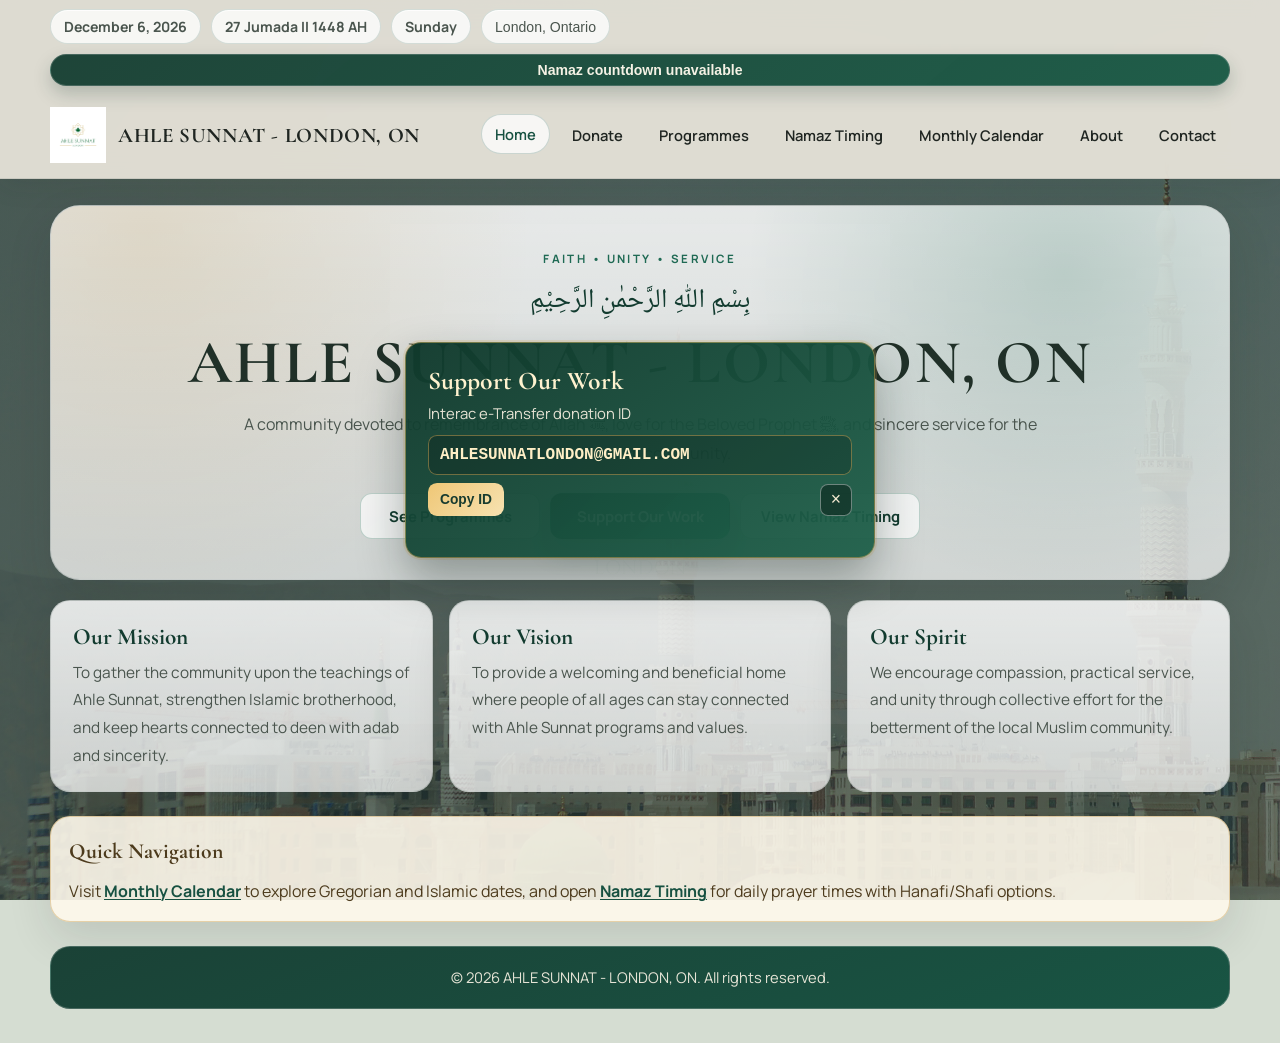
==== commit 7eb73890: "Update programme poster labels, refine transparent logo styling, and soften location pill weight" ====
--- a/index.html
+++ b/index.html
@@ -8,7 +8,7 @@
   <link rel="preconnect" href="https://fonts.googleapis.com" />
   <link rel="preconnect" href="https://fonts.gstatic.com" crossorigin />
   <link href="https://fonts.googleapis.com/css2?family=Cormorant+Garamond:wght@500;600;700&family=Manrope:wght@400;500;600;700&family=Noto+Naskh+Arabic:wght@500;700&display=swap" rel="stylesheet" />
-  <link rel="stylesheet" href="styles.css?v=20260421d" />
+  <link rel="stylesheet" href="styles.css?v=20260421e" />
 </head>
 <body class="page-home">
   <div class="page-shell">
@@ -102,7 +102,7 @@
     </footer>
   </div>
 
-  <script src="app.js?v=20260421d"></script>
+  <script src="app.js?v=20260421e"></script>
 </body>
 </html>
 
--- a/styles.css
+++ b/styles.css
@@ -134,7 +134,8 @@
 }
 
 .date-pill.location-pill {
-  color: var(--emerald-900);
+  color: var(--ink-700);
+  font-weight: 500;
   cursor: pointer;
   max-width: min(320px, 100%);
   white-space: nowrap;
@@ -236,8 +237,10 @@
 .brand img {
   height: 56px;
   width: auto;
+  max-width: 100%;
+  object-fit: contain;
   display: block;
-  filter: drop-shadow(0 8px 16px rgba(25, 43, 36, 0.2));
+  filter: none;
   border-radius: 0;
   background: transparent;
 }
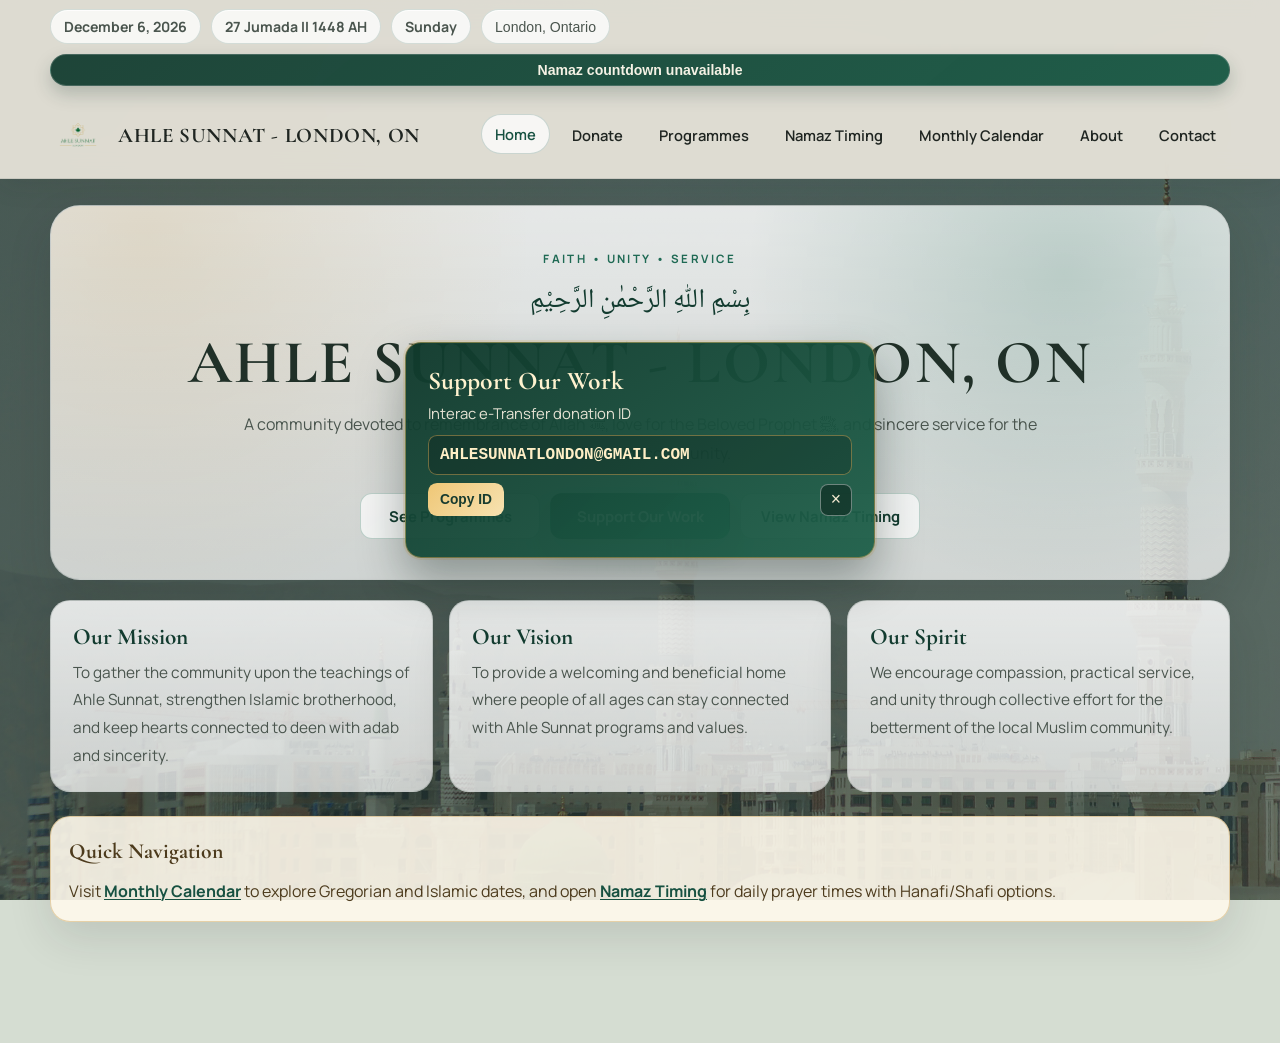
==== commit fa9e6cd2: "Restore poster names, apply requested programme dates, and replace logo with transparent asset" ====
--- a/index.html
+++ b/index.html
@@ -8,7 +8,7 @@
   <link rel="preconnect" href="https://fonts.googleapis.com" />
   <link rel="preconnect" href="https://fonts.gstatic.com" crossorigin />
   <link href="https://fonts.googleapis.com/css2?family=Cormorant+Garamond:wght@500;600;700&family=Manrope:wght@400;500;600;700&family=Noto+Naskh+Arabic:wght@500;700&display=swap" rel="stylesheet" />
-  <link rel="stylesheet" href="styles.css?v=20260421e" />
+  <link rel="stylesheet" href="styles.css?v=20260421f" />
 </head>
 <body class="page-home">
   <div class="page-shell">
@@ -102,7 +102,7 @@
     </footer>
   </div>
 
-  <script src="app.js?v=20260421e"></script>
+  <script src="app.js?v=20260421f"></script>
 </body>
 </html>
 
--- a/styles.css
+++ b/styles.css
@@ -135,7 +135,7 @@
 
 .date-pill.location-pill {
   color: var(--ink-700);
-  font-weight: 500;
+  font-weight: 400;
   cursor: pointer;
   max-width: min(320px, 100%);
   white-space: nowrap;
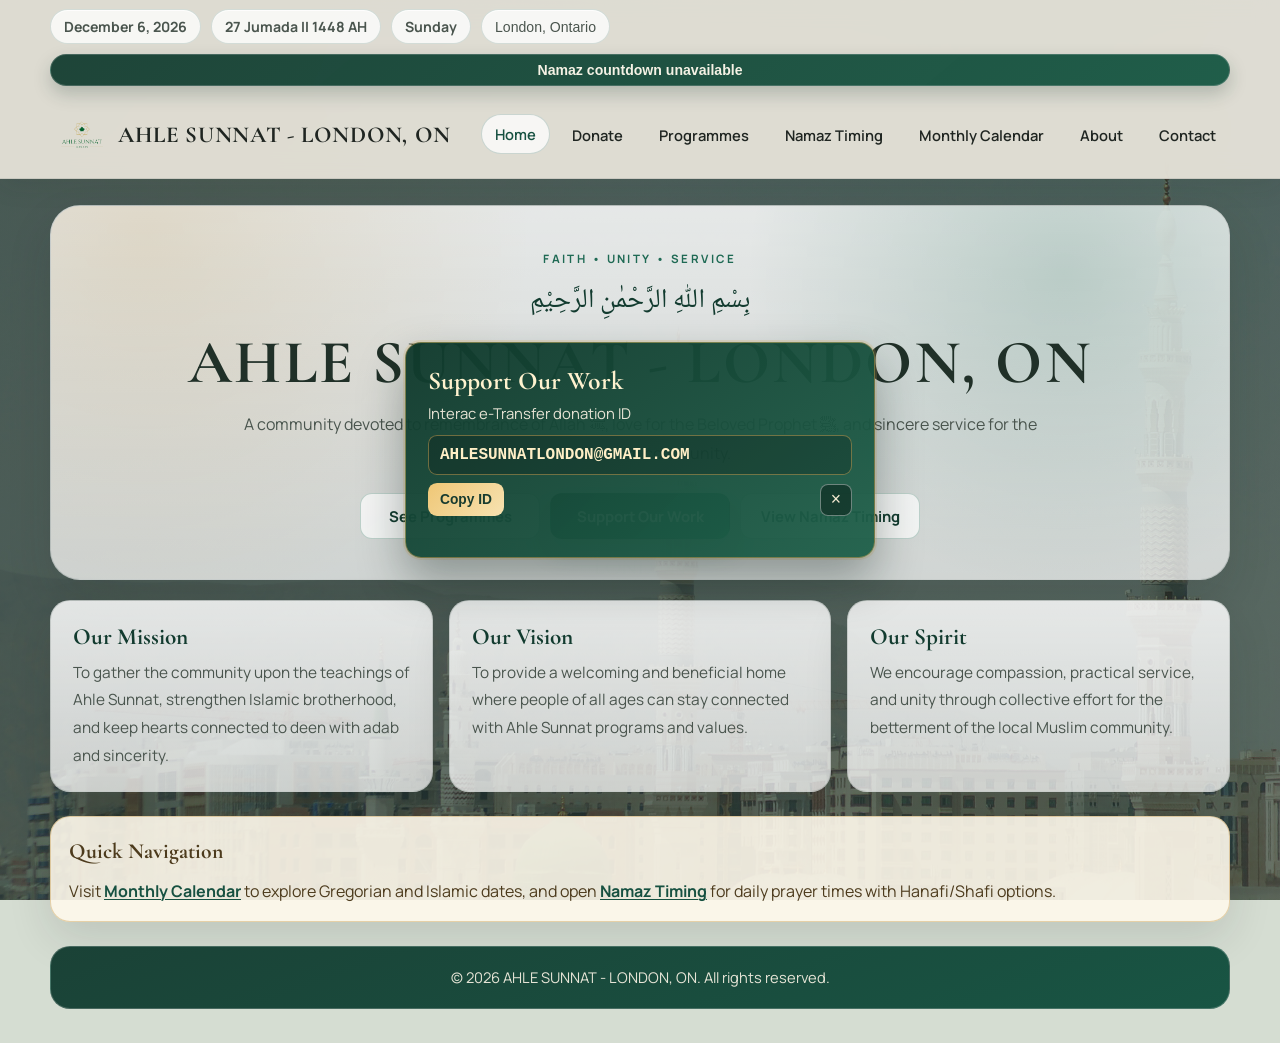
==== commit 4d5936b3: "Show donation popup on reload across pages and enlarge brand visuals without taller header" ====
--- a/index.html
+++ b/index.html
@@ -8,7 +8,7 @@
   <link rel="preconnect" href="https://fonts.googleapis.com" />
   <link rel="preconnect" href="https://fonts.gstatic.com" crossorigin />
   <link href="https://fonts.googleapis.com/css2?family=Cormorant+Garamond:wght@500;600;700&family=Manrope:wght@400;500;600;700&family=Noto+Naskh+Arabic:wght@500;700&display=swap" rel="stylesheet" />
-  <link rel="stylesheet" href="styles.css?v=20260421f" />
+  <link rel="stylesheet" href="styles.css?v=20260421g" />
 </head>
 <body class="page-home">
   <div class="page-shell">
@@ -102,7 +102,7 @@
     </footer>
   </div>
 
-  <script src="app.js?v=20260421f"></script>
+  <script src="app.js?v=20260421g"></script>
 </body>
 </html>
 
--- a/styles.css
+++ b/styles.css
@@ -243,6 +243,8 @@
   filter: none;
   border-radius: 0;
   background: transparent;
+  transform: scale(1.14);
+  transform-origin: left center;
 }
 
 .brand small {
@@ -260,6 +262,10 @@
   font-size: 1.3rem;
   letter-spacing: 0.03em;
   font-weight: 700;
+  display: inline-block;
+  line-height: 1;
+  transform: scale(1.1);
+  transform-origin: left center;
 }
 
 .brand-mobile-city {
@@ -1275,10 +1281,14 @@
     line-height: 1.05;
     font-size: 1.02rem;
     letter-spacing: 0.02em;
+    transform: scale(1.06);
+    transform-origin: left center;
   }
 
   .brand img {
     height: 46px;
+    transform: scale(1.12);
+    transform-origin: left center;
   }
 
   .brand {
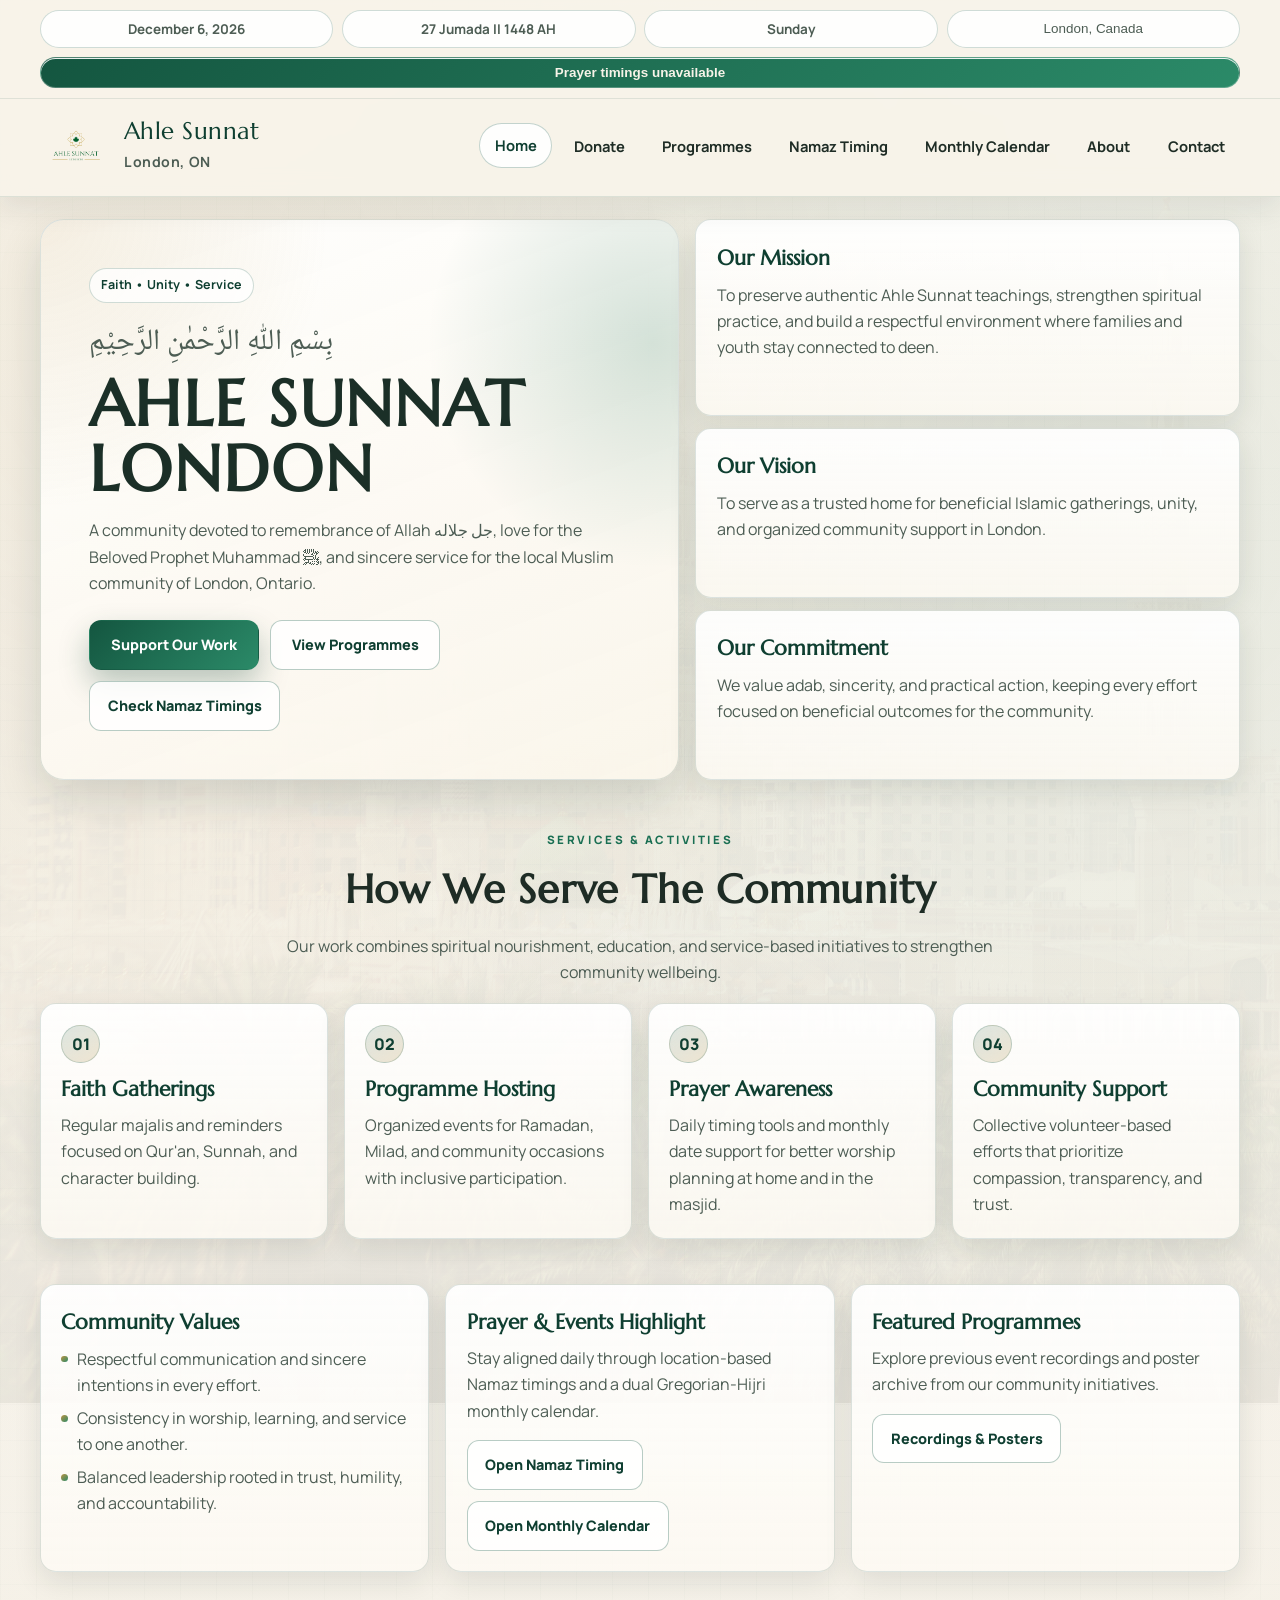
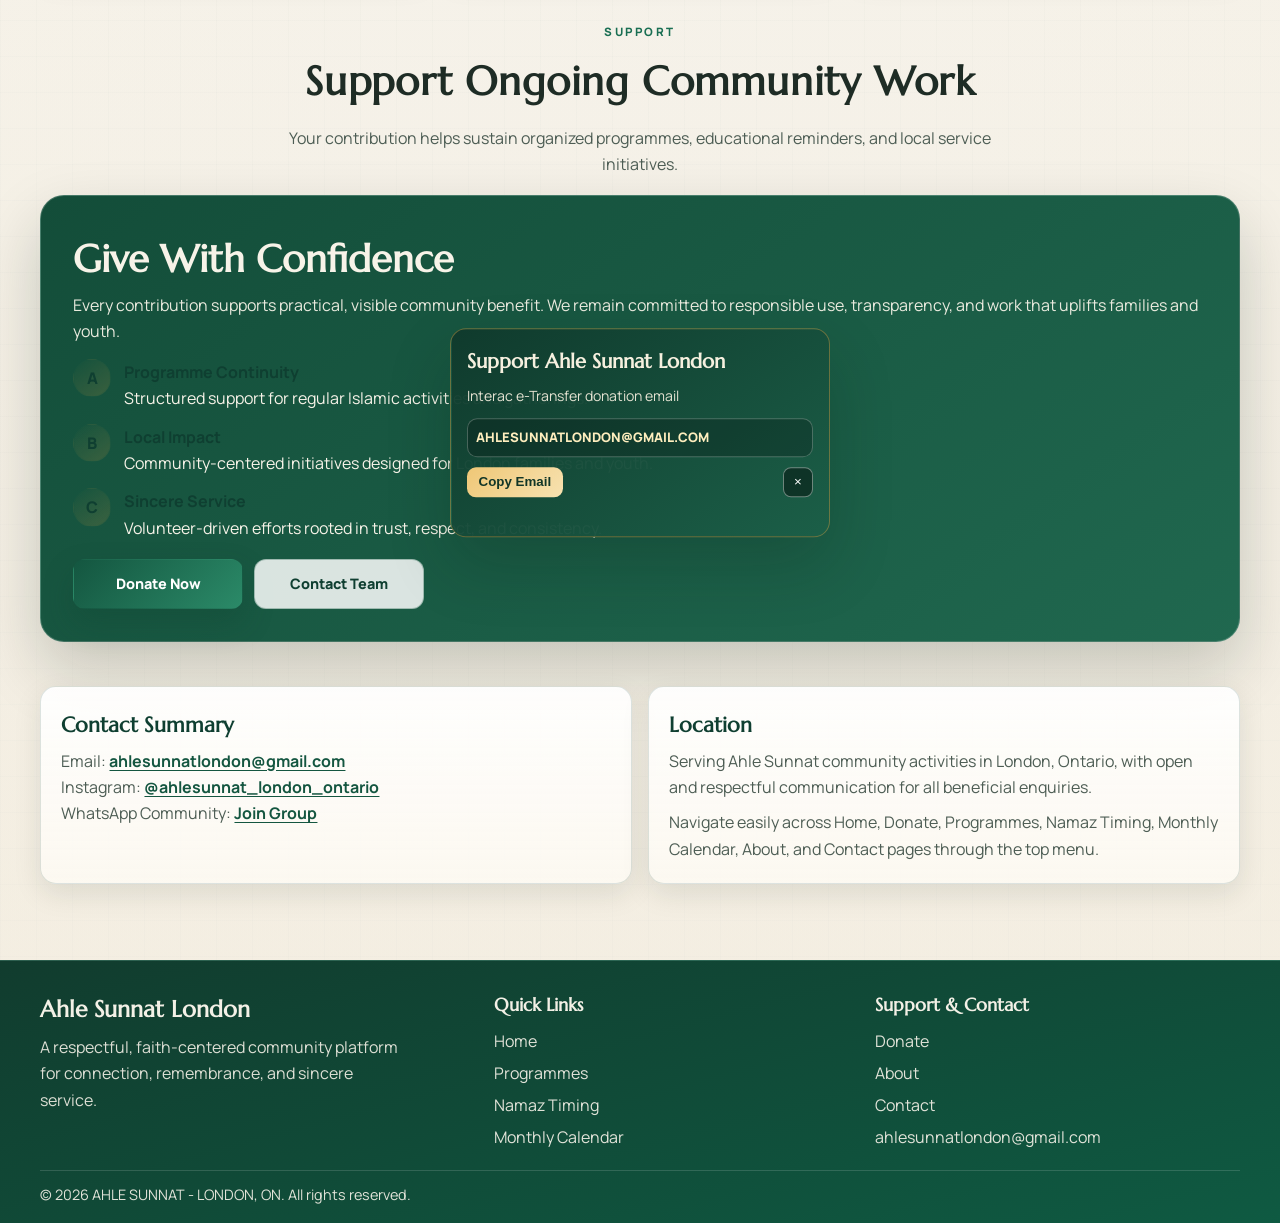
==== commit ae735a15: "Premium responsive rebuild: unify pages, modern UI, upgraded prayer/calendar/programmes" ====
--- a/index.html
+++ b/index.html
@@ -1,110 +1,278 @@
-<!DOCTYPE html>
+﻿<!DOCTYPE html>
 <html lang="en">
 <head>
   <meta charset="UTF-8" />
   <meta name="viewport" content="width=device-width, initial-scale=1.0" />
-  <title>Home | AHLE SUNNAT - LONDON, ON</title>
-  <meta name="description" content="Official home page of Ahle Sunnat London, ON." />
+  <title>Ahle Sunnat London | Faith, Community, Service</title>
+  <meta name="description" content="Official website of Ahle Sunnat London. Serving faith-centered community programmes, prayer support, education, and local outreach in London, Ontario." />
+  <meta name="theme-color" content="#145640" />
+  <meta property="og:type" content="website" />
+  <meta property="og:title" content="Ahle Sunnat London | Faith, Community, Service" />
+  <meta property="og:description" content="A trusted community organization in London, Ontario supporting Islamic programmes, remembrance, prayer awareness, and service." />
+  <meta property="og:url" content="https://aeatesham.github.io/ahlesunnatlondon3/index.html" />
+  <meta property="og:image" content="https://aeatesham.github.io/ahlesunnatlondon3/logo.png" />
+  <meta name="twitter:card" content="summary_large_image" />
+  <link rel="canonical" href="https://aeatesham.github.io/ahlesunnatlondon3/index.html" />
+  <link rel="icon" href="logo.png" type="image/png" />
   <link rel="preconnect" href="https://fonts.googleapis.com" />
   <link rel="preconnect" href="https://fonts.gstatic.com" crossorigin />
-  <link href="https://fonts.googleapis.com/css2?family=Cormorant+Garamond:wght@500;600;700&family=Manrope:wght@400;500;600;700&family=Noto+Naskh+Arabic:wght@500;700&display=swap" rel="stylesheet" />
-  <link rel="stylesheet" href="styles.css?v=20260421g" />
+  <link href="https://fonts.googleapis.com/css2?family=Manrope:wght@400;500;600;700;800&family=Marcellus&family=Noto+Naskh+Arabic:wght@500;700&display=swap" rel="stylesheet" />
+  <link rel="stylesheet" href="styles.css?v=20260421-premium-1" />
 </head>
 <body class="page-home">
-  <div class="page-shell">
-    <header class="topbar">
-      <div class="topbar-inner">
-        <div class="date-wrap">
-          <div class="date-pill" id="englishDate">Loading...</div>
-          <div class="date-pill" id="hijriDate">Loading...</div>
-          <div class="date-pill" id="dayName">Loading...</div>
+  <a class="skip-link" href="#main-content">Skip to main content</a>
+
+  <header class="site-header">
+    <div class="meta-strip">
+      <div class="container">
+        <div class="meta-pills" aria-label="Today and prayer status">
+          <div class="meta-pill" id="englishDate">Loading date...</div>
+          <div class="meta-pill" id="hijriDate">Loading Hijri...</div>
+          <div class="meta-pill" id="dayName">Loading day...</div>
+          <button class="meta-pill meta-pill--location" id="locationPill" type="button" aria-label="Change location">London, Canada</button>
+          <button class="meta-pill meta-pill--countdown" id="prayerCountdown" type="button" aria-label="Open Namaz Timing page">Loading prayer countdown...</button>
         </div>
       </div>
-
-      <nav class="nav">
-        <a class="brand" href="index.html">
-          <img src="logo.png" alt="Ahle Sunnat London Logo" />
+    </div>
+
+    <div class="nav-wrap">
+      <div class="container nav-shell">
+        <a class="brand" href="index.html" aria-label="Ahle Sunnat London home">
+          <img src="logo.png" alt="Ahle Sunnat London logo" />
           <div>
-            <strong>AHLE SUNNAT - LONDON, ON</strong>
+            <span>Ahle Sunnat</span>
+            <small>London, ON</small>
           </div>
         </a>
 
-        <button class="nav-toggle" type="button" aria-label="Open menu" aria-expanded="false">
-          <span class="bar"></span>
-          <span class="bar"></span>
-          <span class="bar"></span>
+        <button class="nav-toggle" type="button" id="navToggle" aria-expanded="false" aria-controls="primaryNav" aria-label="Open menu">
+          <span></span>
+          <span></span>
+          <span></span>
         </button>
 
-        <div class="nav-links">
-          <a href="index.html" aria-current="page">Home</a>
-          <a href="donate.html">Donate</a>
-          <a href="programmes.html">Programmes</a>
-          <a href="namaz-timings.html">Namaz Timing</a>
-          <a href="calendar.html">Monthly Calendar</a>
-          <a href="about.html">About</a>
-          <a href="contact.html">Contact</a>
-        </div>
-      </nav>
-    </header>
-
-    <main>
-      <section class="hero hero-center reveal">
-        <span class="hero-kicker">Faith • Unity • Service</span>
-        <div style="font-family: 'Noto Naskh Arabic', serif; font-size: clamp(1.25rem, 2.1vw, 1.8rem); color: var(--emerald-900); margin-top: 12px; line-height: 1.6;">
-          بِسْمِ اللّٰهِ الرَّحْمٰنِ الرَّحِيْمِ
-        </div>
-        <h1>AHLE SUNNAT - LONDON, ON</h1>
-        <p>
-          A community devoted to remembrance of Allah ﷻ, love for the Beloved Prophet ﷺ, and sincere service for the local Muslim community.
-        </p>
-        <div class="hero-actions">
-          <a class="btn btn-secondary" href="programmes.html">See Programmes</a>
-          <a class="btn btn-primary" href="donate.html">Support Our Work</a>
-          <a class="btn btn-secondary" href="namaz-timings.html">View Namaz Timing</a>
-        </div>
-      </section>
-
-      <section class="section" style="margin-top: 8px;">
-        <div class="grid-3">
+        <nav class="site-nav" id="primaryNav" aria-label="Primary navigation">
+          <a class="nav-link" href="index.html" aria-current="page">Home</a>
+          <a class="nav-link" href="donate.html">Donate</a>
+          <a class="nav-link" href="programmes.html">Programmes</a>
+          <a class="nav-link" href="namaz-timings.html">Namaz Timing</a>
+          <a class="nav-link" href="monthly-calendar.html">Monthly Calendar</a>
+          <a class="nav-link" href="about.html">About</a>
+          <a class="nav-link" href="contact.html">Contact</a>
+        </nav>
+      </div>
+    </div>
+  </header>
+
+  <main id="main-content">
+    <section class="section">
+      <div class="container home-hero">
+        <article class="home-intro reveal">
+          <span class="pill">Faith • Unity • Service</span>
+          <p class="arabic-line">بِسْمِ اللّٰهِ الرَّحْمٰنِ الرَّحِيْمِ</p>
+          <h1>Ahle Sunnat London</h1>
+          <p>
+            A community devoted to remembrance of Allah جل جلاله, love for the Beloved Prophet Muhammad ﷺ,
+            and sincere service for the local Muslim community of London, Ontario.
+          </p>
+          <div class="hero-actions">
+            <a class="btn btn-primary" href="donate.html">Support Our Work</a>
+            <a class="btn btn-secondary" href="programmes.html">View Programmes</a>
+            <a class="btn btn-secondary" href="namaz-timings.html">Check Namaz Timings</a>
+          </div>
+        </article>
+
+        <aside class="hero-aside">
           <article class="card reveal">
             <h3>Our Mission</h3>
             <p>
-              To gather the community upon the teachings of Ahle Sunnat, strengthen Islamic brotherhood, and keep hearts connected to deen with adab and sincerity.
+              To preserve authentic Ahle Sunnat teachings, strengthen spiritual practice,
+              and build a respectful environment where families and youth stay connected to deen.
             </p>
           </article>
-
           <article class="card reveal">
             <h3>Our Vision</h3>
             <p>
-              To provide a welcoming and beneficial home where people of all ages can stay connected with Ahle Sunnat programs and values.
+              To serve as a trusted home for beneficial Islamic gatherings, unity, and organized community support in London.
             </p>
           </article>
-
-          <article class="card reveal">
-            <h3>Our Spirit</h3>
+          <article class="card reveal">
+            <h3>Our Commitment</h3>
             <p>
-              We encourage compassion, practical service, and unity through collective effort for the betterment of the local Muslim community.
+              We value adab, sincerity, and practical action, keeping every effort focused on beneficial outcomes for the community.
             </p>
           </article>
+        </aside>
+      </div>
+    </section>
+
+    <section class="section">
+      <div class="container">
+        <header class="section-head reveal">
+          <span class="kicker">Services & Activities</span>
+          <h2>How We Serve The Community</h2>
+          <p>
+            Our work combines spiritual nourishment, education, and service-based initiatives to strengthen community wellbeing.
+          </p>
+        </header>
+
+        <div class="grid-4">
+          <article class="card reveal">
+            <span class="icon-badge" aria-hidden="true">01</span>
+            <h3>Faith Gatherings</h3>
+            <p>Regular majalis and reminders focused on Qur'an, Sunnah, and character building.</p>
+          </article>
+          <article class="card reveal">
+            <span class="icon-badge" aria-hidden="true">02</span>
+            <h3>Programme Hosting</h3>
+            <p>Organized events for Ramadan, Milad, and community occasions with inclusive participation.</p>
+          </article>
+          <article class="card reveal">
+            <span class="icon-badge" aria-hidden="true">03</span>
+            <h3>Prayer Awareness</h3>
+            <p>Daily timing tools and monthly date support for better worship planning at home and in the masjid.</p>
+          </article>
+          <article class="card reveal">
+            <span class="icon-badge" aria-hidden="true">04</span>
+            <h3>Community Support</h3>
+            <p>Collective volunteer-based efforts that prioritize compassion, transparency, and trust.</p>
+          </article>
         </div>
-      </section>
-
-      <section class="section">
-        <div class="info-banner reveal">
-          <strong>Quick Navigation</strong>
-          Visit <a href="calendar.html">Monthly Calendar</a> to explore Gregorian and Islamic dates, and open <a href="namaz-timings.html">Namaz Timing</a> for daily prayer times with Hanafi/Shafi options.
-        </div>
-      </section>
-    </main>
-
-    <footer class="footer reveal">
-      <p>© <span class="js-year"></span> AHLE SUNNAT - LONDON, ON. All rights reserved.</p>
-    </footer>
-  </div>
-
-  <script src="app.js?v=20260421g"></script>
+      </div>
+    </section>
+
+    <section class="section">
+      <div class="container grid-3">
+        <article class="card reveal">
+          <h3>Community Values</h3>
+          <ul>
+            <li>Respectful communication and sincere intentions in every effort.</li>
+            <li>Consistency in worship, learning, and service to one another.</li>
+            <li>Balanced leadership rooted in trust, humility, and accountability.</li>
+          </ul>
+        </article>
+
+        <article class="card reveal">
+          <h3>Prayer & Events Highlight</h3>
+          <p>Stay aligned daily through location-based Namaz timings and a dual Gregorian-Hijri monthly calendar.</p>
+          <div class="hero-actions" style="margin-top: 1rem;">
+            <a class="btn btn-secondary" href="namaz-timings.html">Open Namaz Timing</a>
+            <a class="btn btn-secondary" href="monthly-calendar.html">Open Monthly Calendar</a>
+          </div>
+        </article>
+
+        <article class="card reveal">
+          <h3>Featured Programmes</h3>
+          <p>Explore previous event recordings and poster archive from our community initiatives.</p>
+          <div class="hero-actions" style="margin-top: 1rem;">
+            <a class="btn btn-secondary" href="programmes.html">Recordings & Posters</a>
+          </div>
+        </article>
+      </div>
+    </section>
+
+    <section class="section">
+      <div class="container">
+        <header class="section-head reveal">
+          <span class="kicker">Support</span>
+          <h2>Support Ongoing Community Work</h2>
+          <p>Your contribution helps sustain organized programmes, educational reminders, and local service initiatives.</p>
+        </header>
+
+        <article class="donate-panel reveal">
+          <h2>Give With Confidence</h2>
+          <p>
+            Every contribution supports practical, visible community benefit. We remain committed to responsible use,
+            transparency, and work that uplifts families and youth.
+          </p>
+          <div class="feature-list" style="margin-top: 0.9rem;">
+            <div class="feature-row">
+              <span class="icon-badge" aria-hidden="true">A</span>
+              <div>
+                <strong>Programme Continuity</strong>
+                Structured support for regular Islamic activities and gatherings.
+              </div>
+            </div>
+            <div class="feature-row">
+              <span class="icon-badge" aria-hidden="true">B</span>
+              <div>
+                <strong>Local Impact</strong>
+                Community-centered initiatives designed for London families and youth.
+              </div>
+            </div>
+            <div class="feature-row">
+              <span class="icon-badge" aria-hidden="true">C</span>
+              <div>
+                <strong>Sincere Service</strong>
+                Volunteer-driven efforts rooted in trust, respect, and consistency.
+              </div>
+            </div>
+          </div>
+          <div class="hero-actions" style="margin-top: 1.1rem;">
+            <a class="btn btn-primary" href="donate.html">Donate Now</a>
+            <a class="btn btn-secondary" href="contact.html">Contact Team</a>
+          </div>
+        </article>
+      </div>
+    </section>
+
+    <section class="section">
+      <div class="container grid-2">
+        <article class="card reveal">
+          <h3>Contact Summary</h3>
+          <p>Email: <a class="inline-link" href="mailto:ahlesunnatlondon@gmail.com">ahlesunnatlondon@gmail.com</a></p>
+          <p>Instagram: <a class="inline-link" href="https://www.instagram.com/ahlesunnat_london_ontario" target="_blank" rel="noopener noreferrer">@ahlesunnat_london_ontario</a></p>
+          <p>WhatsApp Community: <a class="inline-link" href="https://chat.whatsapp.com/BErkJDTTmDwJB1dWTyNuMR" target="_blank" rel="noopener noreferrer">Join Group</a></p>
+        </article>
+
+        <article class="card reveal">
+          <h3>Location</h3>
+          <p>
+            Serving Ahle Sunnat community activities in London, Ontario, with open and respectful communication for all beneficial enquiries.
+          </p>
+          <p style="margin-top: 0.55rem;">
+            Navigate easily across Home, Donate, Programmes, Namaz Timing, Monthly Calendar, About, and Contact pages through the top menu.
+          </p>
+        </article>
+      </div>
+    </section>
+  </main>
+
+  <footer class="site-footer">
+    <div class="container footer-grid">
+      <div class="footer-brand">
+        <h2>Ahle Sunnat London</h2>
+        <p>A respectful, faith-centered community platform for connection, remembrance, and sincere service.</p>
+      </div>
+
+      <div>
+        <h3 class="footer-title">Quick Links</h3>
+        <ul class="footer-links">
+          <li><a href="index.html">Home</a></li>
+          <li><a href="programmes.html">Programmes</a></li>
+          <li><a href="namaz-timings.html">Namaz Timing</a></li>
+          <li><a href="monthly-calendar.html">Monthly Calendar</a></li>
+        </ul>
+      </div>
+
+      <div>
+        <h3 class="footer-title">Support & Contact</h3>
+        <ul class="footer-links">
+          <li><a href="donate.html">Donate</a></li>
+          <li><a href="about.html">About</a></li>
+          <li><a href="contact.html">Contact</a></li>
+          <li><a href="mailto:ahlesunnatlondon@gmail.com">ahlesunnatlondon@gmail.com</a></li>
+        </ul>
+      </div>
+    </div>
+
+    <div class="container footer-bottom">
+      © <span class="js-year"></span> AHLE SUNNAT - LONDON, ON. All rights reserved.
+    </div>
+  </footer>
+
+  <button class="back-to-top" id="backToTop" type="button" aria-label="Back to top">↑</button>
+
+  <script src="app.js?v=20260421-premium-1" defer></script>
 </body>
 </html>
-
-
-
--- a/styles.css
+++ b/styles.css
@@ -1,25 +1,27 @@
 ﻿:root {
-  --sand-50: #f8f3e8;
-  --sand-100: #f1e8d5;
-  --sand-200: #e5d6b8;
-  --emerald-900: #123b2f;
-  --emerald-800: #175141;
-  --emerald-700: #1f6a54;
-  --emerald-500: #2f8f72;
-  --amber-500: #bf8a2e;
-  --amber-400: #d9ab55;
-  --ink-900: #1f2521;
-  --ink-700: #4a554e;
-  --ink-500: #657369;
-  --white: #ffffff;
-  --line: rgba(24, 47, 39, 0.14);
-  --line-strong: rgba(24, 47, 39, 0.25);
-  --shadow-soft: 0 16px 44px rgba(28, 35, 30, 0.12);
-  --shadow-card: 0 20px 46px rgba(22, 34, 29, 0.12);
-  --radius-xl: 30px;
-  --radius-lg: 20px;
-  --radius-md: 14px;
-  --container: min(1180px, calc(100% - 34px));
+  --bg: #f7f5ef;
+  --bg-soft: #f0ede3;
+  --surface: #ffffff;
+  --surface-soft: #f7fbf8;
+  --primary-900: #0f3f31;
+  --primary-800: #145640;
+  --primary-700: #1a6f53;
+  --primary-500: #2b8a68;
+  --gold-600: #a87d2f;
+  --gold-500: #bc9342;
+  --gold-300: #e4cf9f;
+  --text-900: #1e2c25;
+  --text-700: #4d5d54;
+  --text-500: #6f7f76;
+  --line: rgba(19, 67, 50, 0.14);
+  --line-strong: rgba(19, 67, 50, 0.24);
+  --shadow-sm: 0 10px 28px rgba(17, 40, 31, 0.1);
+  --shadow-md: 0 18px 44px rgba(15, 34, 26, 0.14);
+  --shadow-lg: 0 28px 64px rgba(11, 28, 22, 0.2);
+  --radius-lg: 24px;
+  --radius-md: 16px;
+  --radius-sm: 12px;
+  --container: min(1200px, calc(100% - 2rem));
 }
 
 * {
@@ -34,28 +36,15 @@
 
 body {
   font-family: "Manrope", sans-serif;
-  color: var(--ink-900);
+  color: var(--text-900);
+  background:
+    linear-gradient(180deg, rgba(251, 249, 243, 0.94) 0%, rgba(243, 239, 229, 0.92) 52%, rgba(239, 232, 217, 0.92) 100%),
+    url("assets/madinah-hd.jpg") center center / cover no-repeat fixed;
   min-height: 100vh;
-  background-color: #d5ddd2;
+  line-height: 1.65;
   overflow-x: hidden;
-  position: relative;
   opacity: 0;
-  transform: translateY(8px);
-}
-
-body.page-ready {
-  opacity: 1;
-  transform: none;
-  transition: opacity 0.42s ease, transform 0.42s ease;
-}
-
-body.page-leave {
-  opacity: 0;
-  transform: translateY(8px);
-}
-
-body.modal-open {
-  overflow: hidden;
+  transform: translateY(6px);
 }
 
 body::before {
@@ -64,13 +53,12 @@
   inset: 0;
   pointer-events: none;
   background:
-    linear-gradient(135deg, rgba(12, 36, 27, 0.64), rgba(19, 46, 35, 0.56)),
-    radial-gradient(circle at 18% 16%, rgba(217, 171, 85, 0.1), transparent 34%),
-    radial-gradient(circle at 86% 18%, rgba(31, 106, 84, 0.09), transparent 34%),
-    url("assets/madinah-hd.jpg") center center / cover no-repeat;
-  background-attachment: fixed, fixed, fixed, fixed;
-  transform: translateZ(0);
-  z-index: 0;
+    radial-gradient(circle at 14% 12%, rgba(188, 147, 66, 0.12), transparent 34%),
+    radial-gradient(circle at 86% 18%, rgba(26, 111, 83, 0.1), transparent 36%),
+    linear-gradient(rgba(20, 86, 64, 0.018) 1px, transparent 1px),
+    linear-gradient(90deg, rgba(20, 86, 64, 0.018) 1px, transparent 1px);
+  background-size: auto, auto, 36px 36px, 36px 36px;
+  z-index: -1;
 }
 
 body::after {
@@ -78,15 +66,27 @@
   position: fixed;
   inset: 0;
   pointer-events: none;
-  background: url("logo.png") center 56% / min(52vw, 500px) no-repeat;
-  opacity: 0.055;
-  z-index: 0;
-  filter: saturate(80%);
-}
-
-.page-shell {
-  position: relative;
-  z-index: 1;
+  background: radial-gradient(circle at center, rgba(255, 255, 255, 0.15), rgba(247, 241, 229, 0.48));
+  z-index: -1;
+}
+
+body.page-ready {
+  opacity: 1;
+  transform: translateY(0);
+  transition: opacity 0.36s ease, transform 0.36s ease;
+}
+
+body.modal-open {
+  overflow: hidden;
+}
+
+img {
+  max-width: 100%;
+  display: block;
+}
+
+a {
+  color: inherit;
 }
 
 .container {
@@ -94,499 +94,1206 @@
   margin: 0 auto;
 }
 
-.topbar {
-  position: relative;
-  z-index: 20;
+.skip-link {
+  position: absolute;
+  left: -9999px;
+  top: 0;
+  background: var(--primary-900);
+  color: #fff;
+  padding: 0.65rem 0.9rem;
+  border-radius: 10px;
+  z-index: 10000;
+}
+
+.skip-link:focus {
+  left: 1rem;
+  top: 1rem;
+}
+
+.sr-only {
+  border: 0 !important;
+  clip: rect(1px, 1px, 1px, 1px) !important;
+  -webkit-clip-path: inset(50%) !important;
+  clip-path: inset(50%) !important;
+  height: 1px !important;
+  overflow: hidden !important;
+  padding: 0 !important;
+  position: absolute !important;
+  width: 1px !important;
+  white-space: nowrap !important;
+}
+
+.site-header {
+  position: sticky;
+  top: 0;
+  z-index: 1000;
   backdrop-filter: blur(12px);
-  background: rgba(248, 243, 232, 0.85);
-  border-bottom: 1px solid rgba(24, 47, 39, 0.1);
-  box-shadow: 0 8px 24px rgba(32, 42, 36, 0.08);
-}
-
-.topbar-inner {
-  width: var(--container);
-  margin: 0 auto;
-  padding: 9px 0 8px;
-  display: flex;
-  justify-content: space-between;
-  align-items: center;
-  gap: 10px;
-}
-
-.date-wrap {
-  display: flex;
-  flex-wrap: wrap;
-  justify-content: flex-start;
-  gap: 10px;
-  flex: 1;
-  min-width: 0;
-}
-
-.date-pill {
-  padding: 7px 13px;
+  background: rgba(248, 244, 235, 0.86);
+  border-bottom: 1px solid rgba(20, 86, 64, 0.12);
+  box-shadow: 0 10px 28px rgba(22, 38, 31, 0.09);
+}
+
+.meta-strip {
+  border-bottom: 1px solid rgba(20, 86, 64, 0.11);
+}
+
+.meta-pills {
+  display: grid;
+  grid-template-columns: repeat(4, minmax(0, 1fr));
+  gap: 0.55rem;
+  padding: 0.6rem 0;
+}
+
+.meta-pill {
   border-radius: 999px;
-  background: rgba(255, 255, 255, 0.78);
-  border: 1px solid rgba(23, 81, 65, 0.16);
-  color: var(--ink-700);
-  font-size: 0.88rem;
+  border: 1px solid rgba(20, 86, 64, 0.2);
+  background: rgba(255, 255, 255, 0.86);
+  color: var(--text-700);
+  font-size: 0.84rem;
   font-weight: 700;
-  box-shadow: inset 0 1px 0 rgba(255, 255, 255, 0.82);
-}
-
-.date-pill.location-pill {
-  color: var(--ink-700);
-  font-weight: 400;
-  cursor: pointer;
-  max-width: min(320px, 100%);
+  text-align: center;
+  padding: 0.45rem 0.75rem;
+  box-shadow: inset 0 1px 0 rgba(255, 255, 255, 0.9);
   white-space: nowrap;
   overflow: hidden;
   text-overflow: ellipsis;
-  transition: transform 0.2s ease, box-shadow 0.2s ease, border-color 0.2s ease;
+}
+
+.meta-pill--location {
+  font-weight: 500;
+  cursor: pointer;
   appearance: none;
 }
 
-.date-pill.location-pill:hover {
+.meta-pill--countdown {
+  grid-column: 1 / -1;
+  background: linear-gradient(135deg, var(--primary-800), var(--primary-500));
+  color: #f7f3e8;
+  border-color: rgba(255, 255, 255, 0.25);
+  font-weight: 700;
+  cursor: pointer;
+  appearance: none;
+}
+
+.meta-pill--location:hover,
+.meta-pill--countdown:hover {
   transform: translateY(-1px);
-  box-shadow: 0 12px 24px rgba(24, 40, 33, 0.18);
-  border-color: rgba(191, 138, 46, 0.4);
-}
-
-.date-pill.prayer-countdown {
-  width: 100%;
-  flex: 1 0 100%;
+  transition: transform 0.2s ease;
+}
+
+.meta-pill:focus-visible {
+  outline: 2px solid var(--gold-500);
+  outline-offset: 2px;
+}
+
+.nav-wrap {
+  padding: 0.72rem 0 0.85rem;
+}
+
+.nav-shell {
   display: flex;
   align-items: center;
-  justify-content: center;
-  text-align: center;
+  justify-content: space-between;
+  gap: 1rem;
+}
+
+.brand {
+  display: inline-flex;
+  align-items: center;
+  gap: 0.75rem;
   text-decoration: none;
-  white-space: nowrap;
-  cursor: pointer;
-  appearance: none;
-  color: #f5f2e5;
-  background: linear-gradient(140deg, rgba(18, 59, 47, 0.94), rgba(22, 86, 66, 0.95));
-  border-color: rgba(255, 255, 255, 0.18);
-  box-shadow: 0 8px 18px rgba(17, 50, 40, 0.22);
-}
-
-.date-pill.prayer-countdown:hover {
+  min-width: 0;
+}
+
+.brand img {
+  width: 72px;
+  height: 72px;
+  object-fit: contain;
+  flex-shrink: 0;
+}
+
+.brand span {
+  font-family: "Marcellus", serif;
+  color: var(--primary-900);
+  font-size: 1.52rem;
+  line-height: 0.94;
+  letter-spacing: 0.02em;
+  display: inline-block;
+}
+
+.brand small {
+  display: block;
+  margin-top: 0.26rem;
+  color: var(--text-700);
+  font-size: 0.88rem;
+  letter-spacing: 0.04em;
+  font-family: "Manrope", sans-serif;
+  font-weight: 700;
+}
+
+.site-nav {
+  display: flex;
+  align-items: center;
+  gap: 0.4rem;
+  flex-wrap: wrap;
+  justify-content: flex-end;
+}
+
+.nav-link {
+  text-decoration: none;
+  font-weight: 700;
+  color: var(--text-900);
+  padding: 0.6rem 0.9rem;
+  border-radius: 999px;
+  border: 1px solid transparent;
+  transition: all 0.24s ease;
+  font-size: 0.92rem;
+}
+
+.nav-link:hover,
+.nav-link:focus-visible,
+.nav-link[aria-current="page"] {
+  color: var(--primary-900);
+  background: rgba(255, 255, 255, 0.9);
+  border-color: rgba(20, 86, 64, 0.25);
   transform: translateY(-1px);
-  box-shadow: 0 12px 24px rgba(24, 40, 33, 0.18);
-  border-color: rgba(255, 235, 186, 0.44);
-}
-
-.date-pill.location-pill:focus-visible,
-.date-pill.prayer-countdown:focus-visible {
-  outline: 2px solid rgba(191, 138, 46, 0.8);
-  outline-offset: 2px;
-}
-
-.nav {
-  width: var(--container);
-  margin: 0 auto;
-  padding: 13px 0 15px;
-  display: flex;
-  justify-content: space-between;
-  align-items: center;
-  gap: 14px;
 }
 
 .nav-toggle {
   display: none;
   width: 44px;
   height: 44px;
+  border: 1px solid rgba(20, 86, 64, 0.24);
   border-radius: 12px;
-  border: 1px solid rgba(23, 81, 65, 0.26);
-  background: rgba(255, 255, 255, 0.88);
-  cursor: pointer;
+  background: rgba(255, 255, 255, 0.92);
   align-items: center;
   justify-content: center;
+  flex-direction: column;
   gap: 5px;
-  flex-direction: column;
-  box-shadow: 0 8px 20px rgba(24, 40, 33, 0.12);
-}
-
-.nav-toggle .bar {
-  width: 19px;
+  cursor: pointer;
+}
+
+.nav-toggle span {
+  width: 20px;
   height: 2px;
   border-radius: 999px;
-  background: var(--emerald-900);
-  transition: transform 0.24s ease, opacity 0.24s ease;
-}
-
-.nav-toggle[aria-expanded="true"] .bar:nth-child(1) {
+  background: var(--primary-900);
+  transition: transform 0.2s ease, opacity 0.2s ease;
+}
+
+.nav-toggle[aria-expanded="true"] span:nth-child(1) {
   transform: translateY(7px) rotate(45deg);
 }
 
-.nav-toggle[aria-expanded="true"] .bar:nth-child(2) {
+.nav-toggle[aria-expanded="true"] span:nth-child(2) {
   opacity: 0;
 }
 
-.nav-toggle[aria-expanded="true"] .bar:nth-child(3) {
+.nav-toggle[aria-expanded="true"] span:nth-child(3) {
   transform: translateY(-7px) rotate(-45deg);
 }
 
-.brand {
-  display: flex;
-  align-items: center;
-  gap: 12px;
-  min-width: 0;
-  text-decoration: none;
-  color: inherit;
-}
-
-.brand img {
-  height: 56px;
-  width: auto;
-  max-width: 100%;
-  object-fit: contain;
-  display: block;
-  filter: none;
-  border-radius: 0;
-  background: transparent;
-  transform: scale(1.14);
-  transform-origin: left center;
-}
-
-.brand small {
-  display: block;
-  color: var(--emerald-700);
-  letter-spacing: 0.16em;
+main {
+  padding-bottom: 2rem;
+}
+
+.section {
+  padding: 1.4rem 0;
+}
+
+.kicker {
+  display: inline-block;
   text-transform: uppercase;
-  font-size: 0.64rem;
-  margin-bottom: 3px;
-  font-weight: 700;
-}
-
-.brand strong {
-  font-family: "Cormorant Garamond", serif;
-  font-size: 1.3rem;
-  letter-spacing: 0.03em;
-  font-weight: 700;
-  display: inline-block;
-  line-height: 1;
-  transform: scale(1.1);
-  transform-origin: left center;
-}
-
-.brand-mobile-city {
-  display: inline;
-}
-
-.nav-links {
-  display: flex;
-  align-items: center;
-  justify-content: flex-end;
-  flex-wrap: wrap;
-  gap: 8px;
-}
-
-.nav-links a {
-  text-decoration: none;
-  color: var(--ink-900);
-  font-weight: 600;
-  font-size: 0.92rem;
-  padding: 9px 13px;
-  border-radius: 999px;
-  border: 1px solid transparent;
-  transition: 0.25s ease;
-}
-
-.nav-links a:hover,
-.nav-links a[aria-current="page"] {
-  color: var(--emerald-800);
-  background: rgba(255, 255, 255, 0.76);
-  border-color: rgba(23, 81, 65, 0.2);
-  transform: translateY(-1px);
-}
-
-.hero {
-  width: var(--container);
-  margin: 26px auto 20px;
-  padding: 40px 30px;
+  letter-spacing: 0.22em;
+  font-size: 0.72rem;
+  color: var(--primary-700);
+  font-weight: 800;
+}
+
+.page-hero {
+  padding: clamp(2rem, 4.2vw, 3.5rem);
+  border-radius: var(--radius-lg);
   border: 1px solid var(--line);
-  border-radius: var(--radius-xl);
-  background: linear-gradient(180deg, rgba(255, 255, 255, 0.86), rgba(255, 255, 255, 0.73));
-  box-shadow: var(--shadow-card);
+  background: linear-gradient(180deg, rgba(255, 255, 255, 0.92), rgba(252, 249, 241, 0.84));
+  box-shadow: var(--shadow-md);
   position: relative;
   overflow: hidden;
 }
 
-.hero::before {
+.page-hero::before {
   content: "";
   position: absolute;
   inset: 0;
   background:
-    radial-gradient(circle at 8% 10%, rgba(191, 138, 46, 0.15), transparent 34%),
-    radial-gradient(circle at 88% 20%, rgba(31, 106, 84, 0.15), transparent 30%);
+    radial-gradient(circle at 12% 12%, rgba(188, 147, 66, 0.18), transparent 30%),
+    radial-gradient(circle at 82% 22%, rgba(26, 111, 83, 0.18), transparent 34%);
   z-index: 0;
 }
 
-.hero > * {
+.page-hero > * {
   position: relative;
   z-index: 1;
 }
 
-.hero-kicker {
-  display: inline-block;
+.page-hero h1 {
+  font-family: "Marcellus", serif;
+  font-size: clamp(2rem, 4.8vw, 3.8rem);
+  line-height: 1.08;
+  margin-top: 0.45rem;
+  letter-spacing: 0.02em;
+  color: var(--text-900);
+}
+
+.page-hero p {
+  color: var(--text-700);
+  margin-top: 0.95rem;
+  max-width: 760px;
+}
+
+.home-hero {
+  display: grid;
+  grid-template-columns: 1.08fr 0.92fr;
+  gap: 1rem;
+  align-items: stretch;
+}
+
+.home-intro {
+  border-radius: var(--radius-lg);
+  border: 1px solid var(--line);
+  padding: clamp(2rem, 4vw, 3rem);
+  background: linear-gradient(160deg, rgba(255, 255, 255, 0.93), rgba(252, 247, 236, 0.88));
+  box-shadow: var(--shadow-md);
+  position: relative;
+  overflow: hidden;
+}
+
+.home-intro::before {
+  content: "";
+  position: absolute;
+  inset: 0;
+  background:
+    radial-gradient(circle at 0% 0%, rgba(188, 147, 66, 0.15), transparent 34%),
+    radial-gradient(circle at 96% 22%, rgba(26, 111, 83, 0.18), transparent 30%);
+  z-index: 0;
+}
+
+.home-intro > * {
+  position: relative;
+  z-index: 1;
+}
+
+.arabic-line {
+  font-family: "Noto Naskh Arabic", serif;
+  font-size: clamp(1.25rem, 2.3vw, 1.9rem);
+  color: var(--primary-900);
+  line-height: 1.7;
+  margin: 0.8rem 0 0.2rem;
+}
+
+.home-intro h1 {
+  font-family: "Marcellus", serif;
+  font-size: clamp(2.15rem, 5vw, 4.1rem);
+  line-height: 1.02;
+  letter-spacing: 0.03em;
   text-transform: uppercase;
-  letter-spacing: 0.21em;
-  color: var(--emerald-700);
-  font-size: 0.72rem;
-  font-weight: 700;
-}
-
-.hero h1 {
-  margin-top: 8px;
-  font-family: "Cormorant Garamond", serif;
-  font-size: clamp(2rem, 4.8vw, 4rem);
-  line-height: 1.05;
-  letter-spacing: 0.04em;
-  color: #203028;
-}
-
-.hero p {
-  margin-top: 14px;
-  color: var(--ink-700);
-  line-height: 1.85;
-  max-width: 820px;
-}
-
-.hero-center {
+  color: #1b2f27;
+}
+
+.home-intro p {
+  margin-top: 0.95rem;
+  max-width: 760px;
+  color: var(--text-700);
+}
+
+.hero-actions {
+  margin-top: 1.5rem;
+  display: flex;
+  gap: 0.7rem;
+  flex-wrap: wrap;
+}
+
+.hero-aside {
+  display: grid;
+  gap: 0.7rem;
+}
+
+.hero-aside .card h3 {
+  margin-bottom: 0.4rem;
+}
+
+.section-head {
+  margin-bottom: 1.1rem;
   text-align: center;
 }
 
-.hero-center p {
-  margin-left: auto;
-  margin-right: auto;
-}
-
-.hero-actions {
-  margin-top: 24px;
-  display: flex;
-  flex-wrap: wrap;
-  gap: 10px;
-}
-
-.hero-center .hero-actions {
-  justify-content: center;
+.section-head h2 {
+  font-family: "Marcellus", serif;
+  font-size: clamp(1.75rem, 3.1vw, 2.6rem);
+  letter-spacing: 0.02em;
+  margin-top: 0.35rem;
+}
+
+.section-head p {
+  color: var(--text-700);
+  max-width: 760px;
+  margin: 0.65rem auto 0;
+}
+
+.grid-2,
+.grid-3,
+.grid-4 {
+  display: grid;
+  gap: 1rem;
+}
+
+.grid-2 {
+  grid-template-columns: repeat(2, minmax(0, 1fr));
+}
+
+.grid-3 {
+  grid-template-columns: repeat(3, minmax(0, 1fr));
+}
+
+.grid-4 {
+  grid-template-columns: repeat(4, minmax(0, 1fr));
+}
+
+.card {
+  border-radius: var(--radius-md);
+  border: 1px solid var(--line);
+  background: linear-gradient(180deg, rgba(255, 255, 255, 0.92), rgba(253, 250, 243, 0.84));
+  box-shadow: var(--shadow-sm);
+  padding: clamp(1rem, 1.6vw, 1.35rem);
+  transition: transform 0.24s ease, border-color 0.24s ease, box-shadow 0.24s ease;
+}
+
+.card:hover {
+  transform: translateY(-3px);
+  border-color: rgba(188, 147, 66, 0.42);
+  box-shadow: var(--shadow-md);
+}
+
+.card h3,
+.card h4 {
+  font-family: "Marcellus", serif;
+  font-size: 1.3rem;
+  color: var(--primary-900);
+  margin-bottom: 0.35rem;
+}
+
+.card p {
+  color: var(--text-700);
+}
+
+.card ul {
+  list-style: none;
+  margin-top: 0.4rem;
+  display: grid;
+  gap: 0.4rem;
+}
+
+.card ul li {
+  color: var(--text-700);
+  position: relative;
+  padding-left: 1rem;
+}
+
+.card ul li::before {
+  content: "";
+  position: absolute;
+  left: 0;
+  top: 0.62em;
+  width: 0.42rem;
+  height: 0.42rem;
+  border-radius: 999px;
+  background: linear-gradient(140deg, var(--gold-500), var(--primary-500));
+}
+
+.icon-badge {
+  width: 2.4rem;
+  height: 2.4rem;
+  border-radius: 999px;
+  display: inline-grid;
+  place-items: center;
+  background: linear-gradient(145deg, rgba(20, 86, 64, 0.14), rgba(188, 147, 66, 0.22));
+  border: 1px solid rgba(20, 86, 64, 0.2);
+  margin-bottom: 0.55rem;
+  color: var(--primary-900);
+  font-weight: 800;
 }
 
 .btn {
-  text-decoration: none;
   display: inline-flex;
   align-items: center;
   justify-content: center;
+  text-decoration: none;
   border-radius: 12px;
-  padding: 12px 19px;
-  font-weight: 700;
-  font-size: 0.93rem;
-  transition: 0.25s ease;
   border: 1px solid transparent;
-  min-width: 180px;
+  padding: 0.75rem 1.1rem;
+  font-weight: 800;
+  font-size: 0.9rem;
+  transition: all 0.22s ease;
+  min-width: 170px;
 }
 
 .btn-primary {
-  color: var(--white);
-  background: linear-gradient(135deg, var(--emerald-800), var(--emerald-500));
-  box-shadow: 0 12px 24px rgba(28, 84, 67, 0.25);
+  color: #fff;
+  background: linear-gradient(135deg, var(--primary-800), var(--primary-500));
+  box-shadow: 0 14px 30px rgba(16, 64, 48, 0.28);
 }
 
 .btn-primary:hover {
   transform: translateY(-2px);
-  filter: brightness(1.06);
+  filter: brightness(1.05);
 }
 
 .btn-secondary {
-  color: var(--emerald-900);
-  background: rgba(255, 255, 255, 0.72);
-  border-color: rgba(31, 106, 84, 0.26);
+  color: var(--primary-900);
+  background: rgba(255, 255, 255, 0.84);
+  border-color: rgba(20, 86, 64, 0.3);
 }
 
 .btn-secondary:hover {
   transform: translateY(-2px);
-  background: rgba(255, 255, 255, 0.9);
-}
-
-.section {
-  width: var(--container);
-  margin: 18px auto 24px;
-}
-
-.section-title {
-  text-align: center;
-  margin-bottom: 16px;
-}
-
-.section-title span {
-  display: inline-block;
-  text-transform: uppercase;
-  letter-spacing: 0.21em;
-  color: var(--emerald-700);
-  font-size: 0.72rem;
-  font-weight: 700;
-  margin-bottom: 8px;
-}
-
-.section-title h2 {
-  font-family: "Cormorant Garamond", serif;
-  font-size: clamp(1.9rem, 3.4vw, 3rem);
-  color: var(--ink-900);
-  letter-spacing: 0.02em;
-}
-
-.section-title.title-box h2 {
+  background: rgba(255, 255, 255, 1);
+}
+
+.pill {
   display: inline-flex;
   align-items: center;
-  justify-content: center;
-  padding: 10px 22px;
+  gap: 0.3rem;
+  border: 1px solid rgba(20, 86, 64, 0.2);
+  background: rgba(255, 255, 255, 0.78);
+  color: var(--primary-900);
   border-radius: 999px;
-  border: 1px solid rgba(23, 81, 65, 0.24);
-  background: linear-gradient(145deg, rgba(255, 255, 255, 0.94), rgba(252, 247, 237, 0.9));
-  box-shadow: 0 10px 24px rgba(22, 34, 29, 0.14);
-}
-
-.section-title p {
-  max-width: 780px;
-  margin: 8px auto 0;
-  color: var(--ink-700);
-  line-height: 1.82;
-}
-
-.grid-3,
-.grid-2,
-.grid-4 {
-  display: grid;
-  gap: 16px;
-}
-
-.grid-2 {
-  grid-template-columns: repeat(2, minmax(0, 1fr));
-}
-
-.grid-3 {
+  padding: 0.38rem 0.7rem;
+  font-size: 0.78rem;
+  font-weight: 700;
+}
+
+.inline-link {
+  color: var(--primary-800);
+  font-weight: 700;
+  text-decoration: underline;
+  text-underline-offset: 3px;
+}
+
+.inline-link:hover {
+  color: var(--gold-600);
+}
+
+.feature-list {
+  display: grid;
+  gap: 0.75rem;
+}
+
+.feature-row {
+  display: flex;
+  gap: 0.8rem;
+  align-items: flex-start;
+}
+
+.feature-row strong {
+  display: block;
+  color: var(--primary-900);
+}
+
+.programme-grid,
+.poster-grid,
+.upcoming-grid {
+  display: grid;
   grid-template-columns: repeat(3, minmax(0, 1fr));
-}
-
-.grid-4 {
-  grid-template-columns: repeat(4, minmax(0, 1fr));
-}
-
-.card {
+  gap: 1rem;
+}
+
+.media-card {
+  border-radius: var(--radius-md);
   border: 1px solid var(--line);
+  background: linear-gradient(180deg, rgba(255, 255, 255, 0.95), rgba(253, 249, 242, 0.86));
+  box-shadow: var(--shadow-sm);
+  padding: 0.9rem;
+  display: flex;
+  flex-direction: column;
+  gap: 0.75rem;
+}
+
+.media-thumb {
+  width: 100%;
+  border-radius: 14px;
+  overflow: hidden;
+  border: 1px solid rgba(20, 86, 64, 0.2);
+  background: #10231c;
+  aspect-ratio: 16 / 9;
+}
+
+.media-thumb img,
+.media-thumb video {
+  width: 100%;
+  height: 100%;
+  object-fit: cover;
+}
+
+.poster-thumb-wrap {
+  width: 100%;
+  border-radius: 14px;
+  overflow: hidden;
+  border: 1px solid rgba(20, 86, 64, 0.2);
+  background: #12251e;
+  aspect-ratio: 4 / 5;
+}
+
+.poster-thumb-wrap img {
+  width: 100%;
+  height: 100%;
+  object-fit: cover;
+}
+
+.media-title {
+  font-family: "Marcellus", serif;
+  color: var(--primary-900);
+  font-size: 1.24rem;
+}
+
+.media-meta {
+  color: var(--primary-700);
+  font-weight: 800;
+  font-size: 0.86rem;
+}
+
+.media-actions {
+  display: flex;
+  gap: 0.55rem;
+  flex-wrap: wrap;
+}
+
+.btn-chip {
+  appearance: none;
+  border: 1px solid rgba(20, 86, 64, 0.26);
+  background: rgba(255, 255, 255, 0.9);
+  color: var(--primary-900);
+  border-radius: 999px;
+  padding: 0.5rem 0.8rem;
+  font-weight: 700;
+  font-size: 0.82rem;
+  cursor: pointer;
+  text-decoration: none;
+}
+
+.btn-chip:hover {
+  border-color: rgba(188, 147, 66, 0.55);
+  transform: translateY(-1px);
+}
+
+.state-box {
+  border-radius: var(--radius-md);
+  border: 1px dashed rgba(20, 86, 64, 0.35);
+  background: rgba(255, 255, 255, 0.7);
+  padding: 1rem;
+  color: var(--text-700);
+  text-align: center;
+}
+
+.timeline {
+  display: grid;
+  gap: 0.75rem;
+}
+
+.timeline-item {
+  border-radius: 14px;
+  border: 1px solid var(--line);
+  background: rgba(255, 255, 255, 0.86);
+  padding: 0.9rem 1rem;
+}
+
+.timeline-item h4 {
+  font-family: "Marcellus", serif;
+  color: var(--primary-900);
+  margin-bottom: 0.2rem;
+}
+
+.timeline-date {
+  color: var(--primary-700);
+  font-weight: 800;
+  font-size: 0.8rem;
+}
+
+.donate-panel {
   border-radius: var(--radius-lg);
-  background: linear-gradient(180deg, rgba(255, 255, 255, 0.85), rgba(255, 255, 255, 0.72));
-  box-shadow: var(--shadow-card);
-  padding: 22px;
-  transition: transform 0.25s ease, border-color 0.25s ease;
-}
-
-.card:hover {
-  transform: translateY(-3px);
-  border-color: rgba(191, 138, 46, 0.35);
-}
-
-.card,
-.hero,
-.info-banner,
-.prayer-live,
-.footer {
-  animation: premiumPulseShadow 7.2s ease-in-out infinite;
-}
-
-.card:nth-child(2n),
-.calendar-grid .day-cell:nth-child(2n),
-.calendar-head div:nth-child(2n) {
-  animation-delay: 0.6s;
-}
-
-@keyframes premiumPulseShadow {
+  border: 1px solid rgba(255, 255, 255, 0.2);
+  background: linear-gradient(145deg, #134d39, #20684f);
+  color: #f7f3e8;
+  box-shadow: var(--shadow-lg);
+  padding: clamp(1.2rem, 2.6vw, 2rem);
+}
+
+.donate-panel h2 {
+  font-family: "Marcellus", serif;
+  font-size: clamp(1.8rem, 3vw, 2.6rem);
+}
+
+.donate-panel p {
+  color: rgba(247, 243, 232, 0.94);
+}
+
+.donate-email-card {
+  margin-top: 1rem;
+  border-radius: 14px;
+  border: 1px solid rgba(255, 255, 255, 0.28);
+  background: rgba(255, 255, 255, 0.12);
+  padding: 0.8rem;
+}
+
+.donate-email-row {
+  display: flex;
+  align-items: center;
+  justify-content: space-between;
+  gap: 0.7rem;
+  flex-wrap: wrap;
+}
+
+.donate-email {
+  font-family: "Manrope", sans-serif;
+  font-size: clamp(0.8rem, 2vw, 1rem);
+  font-weight: 800;
+  color: #fff2cb;
+  background: rgba(0, 0, 0, 0.24);
+  border: 1px solid rgba(255, 255, 255, 0.2);
+  border-radius: 10px;
+  padding: 0.55rem 0.7rem;
+  white-space: nowrap;
+  overflow-x: auto;
+}
+
+.copy-btn {
+  appearance: none;
+  border: none;
+  border-radius: 10px;
+  background: linear-gradient(135deg, #efc776, #f7e2b1);
+  color: #14382c;
+  font-weight: 800;
+  padding: 0.55rem 0.8rem;
+  cursor: pointer;
+}
+
+.copy-btn:hover {
+  filter: brightness(1.05);
+}
+
+.copy-feedback {
+  min-height: 1.1rem;
+  margin-top: 0.55rem;
+  color: #ffe7b2;
+  font-size: 0.82rem;
+}
+
+.quote-box {
+  border-radius: var(--radius-md);
+  border: 1px solid rgba(188, 147, 66, 0.45);
+  background: rgba(255, 247, 230, 0.86);
+  padding: 1rem;
+  color: #4e3d1f;
+}
+
+.contact-grid {
+  display: grid;
+  grid-template-columns: repeat(3, minmax(0, 1fr));
+  gap: 1rem;
+}
+
+.contact-form {
+  display: grid;
+  gap: 0.7rem;
+}
+
+.form-row {
+  display: grid;
+  grid-template-columns: 1fr 1fr;
+  gap: 0.7rem;
+}
+
+.input,
+.textarea,
+.select {
+  width: 100%;
+  border-radius: 12px;
+  border: 1px solid rgba(20, 86, 64, 0.24);
+  background: rgba(255, 255, 255, 0.92);
+  color: var(--text-900);
+  padding: 0.68rem 0.8rem;
+  font: inherit;
+}
+
+.textarea {
+  min-height: 120px;
+  resize: vertical;
+}
+
+.input:focus,
+.textarea:focus,
+.select:focus {
+  outline: 2px solid rgba(188, 147, 66, 0.58);
+  outline-offset: 1px;
+}
+
+.form-feedback {
+  border-radius: 10px;
+  padding: 0.6rem 0.75rem;
+  font-size: 0.88rem;
+  display: none;
+}
+
+.form-feedback.show {
+  display: block;
+}
+
+.form-feedback.success {
+  background: rgba(35, 138, 101, 0.15);
+  border: 1px solid rgba(35, 138, 101, 0.28);
+  color: #16563f;
+}
+
+.form-feedback.error {
+  background: rgba(178, 67, 52, 0.14);
+  border: 1px solid rgba(178, 67, 52, 0.28);
+  color: #7f2b22;
+}
+
+.namaz-controls {
+  display: grid;
+  gap: 0.9rem;
+}
+
+.controls-row {
+  display: grid;
+  grid-template-columns: 1fr 1fr auto;
+  gap: 0.6rem;
+  align-items: end;
+}
+
+.controls-row--secondary {
+  grid-template-columns: auto auto auto 1fr auto;
+}
+
+.control-label {
+  display: block;
+  margin-bottom: 0.3rem;
+  font-weight: 700;
+  color: var(--primary-900);
+  font-size: 0.86rem;
+}
+
+.state-message {
+  border-radius: 10px;
+  padding: 0.6rem 0.7rem;
+  font-size: 0.86rem;
+  display: none;
+}
+
+.state-message.show {
+  display: block;
+}
+
+.state-message.info {
+  background: rgba(20, 86, 64, 0.1);
+  border: 1px solid rgba(20, 86, 64, 0.22);
+  color: var(--primary-900);
+}
+
+.state-message.error {
+  background: rgba(173, 52, 42, 0.12);
+  border: 1px solid rgba(173, 52, 42, 0.24);
+  color: #7f2b22;
+}
+
+.live-card {
+  border-radius: var(--radius-md);
+  border: 1px solid rgba(255, 255, 255, 0.2);
+  background: linear-gradient(140deg, #134d39, #20684f);
+  color: #f7f3e8;
+  padding: 1.05rem;
+  box-shadow: var(--shadow-md);
+}
+
+.live-card h3 {
+  font-family: "Marcellus", serif;
+  font-size: 1.6rem;
+}
+
+.current-prayer-box {
+  display: inline-flex;
+  margin-top: 0.55rem;
+  border: 1px solid rgba(255, 238, 195, 0.76);
+  border-radius: 12px;
+  background: rgba(255, 235, 184, 0.2);
+  color: #fff4d1;
+  padding: 0.45rem 0.75rem;
+  font-weight: 800;
+}
+
+.live-meta {
+  margin-top: 0.55rem;
+  color: rgba(247, 243, 232, 0.95);
+}
+
+.prayer-table-wrap {
+  overflow-x: auto;
+}
+
+.prayer-table {
+  width: 100%;
+  border-collapse: collapse;
+  border-radius: var(--radius-md);
+  overflow: hidden;
+  border: 1px solid var(--line);
+  background: rgba(255, 255, 255, 0.92);
+  box-shadow: var(--shadow-sm);
+}
+
+.prayer-table th,
+.prayer-table td {
+  padding: 0.75rem 0.75rem;
+  border-bottom: 1px solid rgba(20, 86, 64, 0.14);
+  text-align: left;
+}
+
+.prayer-table th {
+  background: rgba(15, 63, 49, 0.95);
+  color: #f8f2e4;
+  font-weight: 700;
+}
+
+.prayer-table tr:last-child td {
+  border-bottom: none;
+}
+
+.prayer-row-current td {
+  background: rgba(255, 241, 212, 0.95);
+}
+
+.prayer-name {
+  font-weight: 800;
+  color: var(--primary-900);
+}
+
+.prayer-time {
+  font-weight: 800;
+  color: var(--primary-900);
+}
+
+.prayer-row-blink td {
+  animation: prayerBlink 1s ease-in-out 4;
+}
+
+@keyframes prayerBlink {
   0%,
   100% {
-    box-shadow: 0 18px 42px rgba(20, 31, 27, 0.14);
+    background: rgba(255, 241, 212, 0.95);
   }
   50% {
-    box-shadow: 0 26px 56px rgba(20, 31, 27, 0.22);
-  }
-}
-
-.card h3 {
-  font-family: "Cormorant Garamond", serif;
-  color: var(--emerald-900);
+    background: rgba(255, 225, 162, 0.98);
+  }
+}
+
+.calendar-card {
+  border-radius: var(--radius-md);
+  border: 1px solid var(--line);
+  background: linear-gradient(180deg, rgba(255, 255, 255, 0.92), rgba(253, 249, 243, 0.86));
+  box-shadow: var(--shadow-sm);
+  padding: 1rem;
+}
+
+.calendar-controls {
+  display: grid;
+  grid-template-columns: auto 1fr auto;
+  gap: 0.65rem;
+  align-items: center;
+  margin-bottom: 0.9rem;
+}
+
+.calendar-caption {
+  font-family: "Marcellus", serif;
+  font-size: clamp(1.35rem, 2.5vw, 2rem);
+  text-align: center;
+  color: var(--primary-900);
+}
+
+.calendar-week,
+.calendar-grid {
+  display: grid;
+  grid-template-columns: repeat(7, minmax(0, 1fr));
+  gap: 0.5rem;
+}
+
+.calendar-week div {
+  text-align: center;
+  font-weight: 800;
+  color: var(--primary-900);
+  border: 1px solid rgba(20, 86, 64, 0.2);
+  background: rgba(255, 255, 255, 0.84);
+  border-radius: 11px;
+  padding: 0.55rem 0.2rem;
+}
+
+.calendar-day {
+  min-height: 94px;
+  border: 1px solid rgba(20, 86, 64, 0.2);
+  border-radius: 12px;
+  background: rgba(255, 255, 255, 0.82);
+  padding: 0.55rem;
+  display: flex;
+  flex-direction: column;
+  gap: 0.26rem;
+}
+
+.calendar-day--muted {
+  opacity: 0.42;
+}
+
+.calendar-day-greg {
+  width: 30px;
+  height: 30px;
+  border-radius: 999px;
+  display: grid;
+  place-items: center;
+  font-weight: 800;
+  color: var(--text-900);
+}
+
+.calendar-day-hijri {
+  font-size: 0.74rem;
+  color: var(--primary-700);
+}
+
+.calendar-day--today .calendar-day-greg {
+  border: 2px solid var(--gold-500);
+  background: rgba(255, 244, 219, 0.95);
+}
+
+.calendar-day--flash .calendar-day-greg {
+  box-shadow: 0 0 0 7px rgba(188, 147, 66, 0.26);
+}
+
+.site-footer {
+  margin-top: 1.4rem;
+  background: linear-gradient(165deg, #113c2e, #0f5a42);
+  color: #f3f0e6;
+  border-top: 1px solid rgba(255, 255, 255, 0.12);
+}
+
+.footer-grid {
+  display: grid;
+  grid-template-columns: 1.2fr 1fr 1fr;
+  gap: 1rem;
+  padding: 1.8rem 0 1.2rem;
+}
+
+.footer-brand h2 {
+  font-family: "Marcellus", serif;
   font-size: 1.45rem;
-  margin-bottom: 8px;
-}
-
-.card p {
-  color: var(--ink-700);
-  line-height: 1.8;
-  font-size: 0.96rem;
-}
-
-.card a {
-  color: var(--ink-700);
-  text-decoration: underline;
-  text-decoration-thickness: 1px;
-  text-underline-offset: 2px;
-}
-
-.card a:hover {
-  color: var(--emerald-800);
-}
-
-.info-banner {
-  border: 1px solid rgba(191, 138, 46, 0.35);
-  border-radius: var(--radius-lg);
-  background: rgba(254, 249, 236, 0.9);
-  color: #4d3b1d;
-  padding: 16px 18px;
-  box-shadow: var(--shadow-soft);
-  line-height: 1.75;
-}
-
-.info-banner strong {
-  font-family: "Cormorant Garamond", serif;
-  font-size: 1.35rem;
-  display: block;
-  margin-bottom: 6px;
-}
-
-.info-banner a {
-  color: var(--emerald-800);
-  font-weight: 700;
-  text-decoration: underline;
-  text-decoration-thickness: 1px;
-  text-underline-offset: 2px;
-}
-
-.info-banner a:hover {
-  color: #7a5312;
-}
-
-.footer {
-  width: var(--container);
-  margin: 22px auto 34px;
+  margin-bottom: 0.35rem;
+}
+
+.footer-brand p {
+  color: rgba(243, 240, 230, 0.9);
+  max-width: 370px;
+}
+
+.footer-title {
+  font-family: "Marcellus", serif;
+  margin-bottom: 0.5rem;
+  font-size: 1.15rem;
+}
+
+.footer-links {
+  list-style: none;
+  display: grid;
+  gap: 0.34rem;
+}
+
+.footer-links a {
+  text-decoration: none;
+  color: rgba(243, 240, 230, 0.92);
+}
+
+.footer-links a:hover {
+  color: #ffe1a6;
+}
+
+.footer-bottom {
+  border-top: 1px solid rgba(255, 255, 255, 0.14);
+  padding: 0.8rem 0 1rem;
+  color: rgba(243, 240, 230, 0.92);
+  font-size: 0.9rem;
+}
+
+.back-to-top {
+  position: fixed;
+  right: 1rem;
+  bottom: 1rem;
+  width: 42px;
+  height: 42px;
+  border: 1px solid rgba(20, 86, 64, 0.28);
+  border-radius: 999px;
+  background: rgba(255, 255, 255, 0.94);
+  color: var(--primary-900);
+  font-size: 1.1rem;
+  cursor: pointer;
+  box-shadow: var(--shadow-sm);
+  opacity: 0;
+  pointer-events: none;
+  transform: translateY(8px);
+  transition: opacity 0.22s ease, transform 0.22s ease;
+  z-index: 1400;
+}
+
+.back-to-top.show {
+  opacity: 1;
+  pointer-events: auto;
+  transform: translateY(0);
+}
+
+.donation-popup {
+  position: fixed;
+  left: 50%;
+  top: 72%;
+  transform: translate(-50%, -50%);
+  z-index: 1600;
+  width: min(380px, calc(100vw - 1.2rem));
+  border-radius: 16px;
+  border: 1px solid rgba(188, 147, 66, 0.5);
+  background: linear-gradient(145deg, rgba(16, 57, 44, 0.97), rgba(28, 95, 72, 0.97));
+  box-shadow: var(--shadow-lg);
+  padding: 1rem;
+  color: #f6f0df;
+}
+
+.donation-popup.hidden {
+  display: none;
+}
+
+.donation-popup h4 {
+  font-family: "Marcellus", serif;
+  font-size: 1.28rem;
+}
+
+.donation-popup p {
+  margin-top: 0.35rem;
+  font-size: 0.88rem;
+  color: rgba(246, 240, 223, 0.92);
+}
+
+.popup-email {
+  margin-top: 0.65rem;
+  border-radius: 10px;
+  border: 1px solid rgba(255, 255, 255, 0.24);
+  background: rgba(0, 0, 0, 0.22);
+  color: #ffeebe;
+  padding: 0.5rem;
+  font-weight: 800;
+  font-size: 0.82rem;
+  white-space: nowrap;
+  overflow-x: auto;
+}
+
+.popup-actions {
+  margin-top: 0.6rem;
+  display: flex;
+  align-items: center;
+  justify-content: space-between;
+  gap: 0.5rem;
+}
+
+.popup-copy {
+  appearance: none;
+  border: none;
+  border-radius: 9px;
+  background: linear-gradient(135deg, #efc776, #f7e2b1);
+  color: #123627;
+  font-weight: 800;
+  padding: 0.45rem 0.72rem;
+  cursor: pointer;
+}
+
+.popup-close {
+  appearance: none;
+  width: 30px;
+  height: 30px;
+  border-radius: 8px;
+  border: 1px solid rgba(255, 255, 255, 0.4);
+  background: rgba(8, 28, 21, 0.6);
+  color: #fff;
+  cursor: pointer;
+}
+
+.popup-feedback {
+  min-height: 1rem;
+  margin-top: 0.45rem;
+  color: #ffe1a6;
+  font-size: 0.8rem;
+}
+
+.media-modal {
+  position: fixed;
+  inset: 0;
+  z-index: 1700;
+  background: rgba(8, 14, 12, 0.76);
+  display: grid;
+  place-items: center;
+  opacity: 0;
+  pointer-events: none;
+  transition: opacity 0.22s ease;
+}
+
+.media-modal.show {
+  opacity: 1;
+  pointer-events: auto;
+}
+
+.media-modal-card {
+  width: min(1040px, calc(100vw - 1rem));
+  max-height: calc(100dvh - 1rem);
+  border-radius: 16px;
   border: 1px solid rgba(255, 255, 255, 0.2);
-  border-radius: 20px;
-  padding: 18px;
-  text-align: center;
-  background: linear-gradient(160deg, rgba(18, 59, 47, 0.96), rgba(16, 79, 61, 0.96));
-  color: #f8f2e4;
-}
-
-.footer p {
-  color: rgba(248, 242, 228, 0.92);
-  line-height: 1.72;
-  font-size: 0.92rem;
-}
-
-.footer p + p {
-  margin-top: 3px;
+  background: rgba(255, 255, 255, 0.96);
+  box-shadow: var(--shadow-lg);
+  overflow: hidden;
+  position: relative;
+}
+
+.media-modal-body {
+  padding: 2.7rem 0.55rem 0.55rem;
+  display: grid;
+  place-items: center;
+  max-height: calc(100dvh - 1rem);
+}
+
+.media-modal img,
+.media-modal video {
+  width: auto;
+  height: auto;
+  max-width: 100%;
+  max-height: calc(100dvh - 6rem);
+  object-fit: contain;
+  border-radius: 10px;
+}
+
+.media-modal-close {
+  position: absolute;
+  top: 0.6rem;
+  right: 0.6rem;
+  width: 34px;
+  height: 34px;
+  border-radius: 10px;
+  border: 1px solid rgba(20, 86, 64, 0.24);
+  background: rgba(255, 255, 255, 0.95);
+  color: var(--text-900);
+  cursor: pointer;
 }
 
 .reveal {
   opacity: 0;
   transform: translateY(18px);
-  transition: opacity 0.68s ease, transform 0.68s ease;
+  transition: opacity 0.64s ease, transform 0.64s ease;
 }
 
 .reveal.show {
@@ -594,677 +1301,111 @@
   transform: translateY(0);
 }
 
-.page-home .hero::before {
-  background:
-    radial-gradient(circle at 8% 8%, rgba(191, 138, 46, 0.16), transparent 34%),
-    radial-gradient(circle at 86% 18%, rgba(31, 106, 84, 0.2), transparent 30%);
-}
-
-.page-about .hero::before {
-  background:
-    radial-gradient(circle at 20% 12%, rgba(23, 81, 65, 0.17), transparent 34%),
-    radial-gradient(circle at 84% 74%, rgba(191, 138, 46, 0.18), transparent 30%);
-}
-
-.page-programmes .hero::before {
-  background:
-    radial-gradient(circle at 18% 20%, rgba(191, 138, 46, 0.19), transparent 34%),
-    radial-gradient(circle at 78% 18%, rgba(23, 81, 65, 0.17), transparent 28%);
-}
-
-.page-donate .hero::before {
-  background:
-    radial-gradient(circle at 12% 18%, rgba(31, 106, 84, 0.2), transparent 30%),
-    radial-gradient(circle at 86% 22%, rgba(191, 138, 46, 0.18), transparent 30%);
-}
-
-.page-calendar .hero::before {
-  background:
-    radial-gradient(circle at 16% 18%, rgba(191, 138, 46, 0.18), transparent 32%),
-    radial-gradient(circle at 86% 18%, rgba(31, 106, 84, 0.16), transparent 30%);
-}
-
-.page-namaz .hero::before {
-  background:
-    radial-gradient(circle at 8% 10%, rgba(23, 81, 65, 0.2), transparent 34%),
-    radial-gradient(circle at 92% 18%, rgba(191, 138, 46, 0.2), transparent 30%);
-}
-
-.page-contact .hero::before {
-  background:
-    radial-gradient(circle at 14% 16%, rgba(191, 138, 46, 0.2), transparent 34%),
-    radial-gradient(circle at 80% 20%, rgba(31, 106, 84, 0.17), transparent 30%);
-}
-
-.media-frame {
-  width: 100%;
-  border-radius: var(--radius-md);
-  border: 1px solid rgba(23, 81, 65, 0.2);
-  background: #0d1b16;
-  aspect-ratio: 16 / 9;
-  overflow: hidden;
-  display: grid;
-  place-items: center;
-}
-
-.media-frame video {
-  width: 100%;
-  height: 100%;
-  object-fit: cover;
-  display: block;
-}
-
-.video-thumb {
-  width: 100%;
-  height: 100%;
-  object-fit: cover;
-  display: block;
-}
-
-.poster-thumb {
-  width: 100%;
-  aspect-ratio: 4 / 5;
-  border-radius: var(--radius-md);
-  border: 1px solid rgba(23, 81, 65, 0.2);
-  object-fit: cover;
-  display: block;
-  background: linear-gradient(145deg, rgba(20, 71, 54, 0.22), rgba(191, 138, 46, 0.28));
-}
-
-.video-thumb,
-.poster-thumb {
-  cursor: zoom-in;
-}
-
-.meta-line {
-  margin-top: 4px;
-  color: var(--emerald-700);
-  font-size: 0.86rem;
-  font-weight: 700;
-  letter-spacing: 0.03em;
-  text-transform: none;
-}
-
-.link-chip {
-  text-decoration: none;
-  border-radius: 999px;
-  padding: 8px 12px;
-  font-size: 0.84rem;
-  font-weight: 700;
-  border: 1px solid rgba(23, 81, 65, 0.2);
-  color: var(--emerald-800);
-  background: rgba(255, 255, 255, 0.8);
-}
-
-.link-chip:hover {
-  border-color: rgba(191, 138, 46, 0.5);
-  color: #6d4b16;
-}
-
-.link-row {
-  margin-top: 10px;
-  display: flex;
-  gap: 8px;
-  flex-wrap: wrap;
-}
-
-.empty-state {
-  text-align: center;
-  border: 1px dashed rgba(23, 81, 65, 0.34);
-  border-radius: var(--radius-lg);
-  padding: 16px;
-  color: var(--ink-700);
-  background: rgba(255, 255, 255, 0.62);
-}
-
-.calendar-controls {
-  display: grid;
-  grid-template-columns: auto 1fr auto;
-  align-items: center;
-  gap: 10px;
-  margin-bottom: 14px;
-}
-
-.control-group {
-  display: flex;
-  gap: 8px;
-  flex-wrap: wrap;
-}
-
-.control-btn,
-.control-select,
-.control-input {
-  border-radius: 11px;
-  border: 1px solid rgba(23, 81, 65, 0.24);
-  background: rgba(255, 255, 255, 0.9);
-  color: var(--ink-900);
-  padding: 9px 12px;
-  font-weight: 600;
-}
-
-.control-btn {
-  cursor: pointer;
-  transition: 0.2s ease;
-}
-
-.control-btn:hover {
-  transform: translateY(-1px);
-  border-color: rgba(191, 138, 46, 0.46);
-}
-
-.control-input {
-  min-width: 220px;
-}
-
-.calendar-head,
-.calendar-grid {
-  display: grid;
-  grid-template-columns: repeat(7, minmax(0, 1fr));
-  gap: 8px;
-}
-
-.calendar-head div {
-  text-align: center;
-  padding: 9px 8px;
-  font-weight: 700;
-  color: var(--emerald-900);
-  border: 1px solid rgba(23, 81, 65, 0.2);
-  border-radius: 12px;
-  background: rgba(255, 255, 255, 0.77);
-  animation: premiumPulseShadow 8.8s ease-in-out infinite;
-}
-
-.day-cell {
-  min-height: 102px;
-  border: 1px solid rgba(23, 81, 65, 0.2);
-  border-radius: 12px;
-  background: rgba(255, 255, 255, 0.79);
-  padding: 10px;
-  display: flex;
-  flex-direction: column;
-  gap: 5px;
-  transition: transform 0.2s ease, border-color 0.2s ease;
-  animation: premiumPulseShadow 8.8s ease-in-out infinite;
-}
-
-.day-cell:hover {
-  transform: translateY(-2px);
-  border-color: rgba(191, 138, 46, 0.44);
-}
-
-.day-cell.muted {
-  opacity: 0.42;
-}
-
-.g-day {
-  font-weight: 800;
-  color: var(--ink-900);
-  font-size: 1rem;
-  width: 32px;
-  height: 32px;
-  border-radius: 50%;
-  display: grid;
-  place-items: center;
-}
-
-.h-day {
-  color: var(--emerald-700);
-  font-size: 0.78rem;
-  line-height: 1.45;
-}
-
-.day-cell.today .g-day {
-  border: 2px solid var(--amber-500);
-  color: var(--emerald-900);
-  background: rgba(255, 244, 218, 0.95);
-}
-
-.day-cell.today.flash .g-day {
-  box-shadow: 0 0 0 8px rgba(191, 138, 46, 0.24);
-}
-
-.calendar-caption {
-  font-family: "Cormorant Garamond", serif;
-  font-size: 1.8rem;
-  color: var(--emerald-900);
-  text-align: center;
-}
-
-.prayer-live {
-  border: 1px solid rgba(23, 81, 65, 0.24);
-  border-radius: var(--radius-lg);
-  background: linear-gradient(145deg, rgba(19, 66, 51, 0.95), rgba(21, 84, 65, 0.96));
-  color: #f6f0df;
-  padding: 18px;
-  box-shadow: var(--shadow-card);
-}
-
-.prayer-live strong {
-  display: block;
-  font-family: "Cormorant Garamond", serif;
-  font-size: 1.6rem;
-  margin-bottom: 5px;
-}
-
-.prayer-live p {
-  color: rgba(246, 240, 223, 0.95);
-  line-height: 1.7;
-}
-
-.current-prayer-box {
-  margin: 8px 0 10px;
-  display: inline-flex;
-  align-items: center;
-  gap: 8px;
-  padding: 8px 12px;
-  border-radius: 12px;
-  border: 1px solid rgba(255, 235, 186, 0.72);
-  background: linear-gradient(140deg, rgba(255, 239, 198, 0.22), rgba(255, 216, 140, 0.28));
-  color: #fff4d4;
-  font-weight: 800;
-  letter-spacing: 0.01em;
-  box-shadow: inset 0 0 0 1px rgba(255, 244, 215, 0.2), 0 8px 20px rgba(0, 0, 0, 0.18);
-}
-
-.prayer-table {
-  width: 100%;
-  border-collapse: collapse;
-  overflow: hidden;
-  border-radius: var(--radius-lg);
-  border: 1px solid var(--line);
-  background: rgba(255, 255, 255, 0.85);
-  box-shadow: var(--shadow-card);
-}
-
-.prayer-table th,
-.prayer-table td {
-  border-bottom: 1px solid rgba(23, 81, 65, 0.14);
-  padding: 12px 12px;
-  text-align: left;
-}
-
-.prayer-table th {
-  background: rgba(18, 59, 47, 0.9);
-  color: #f8f2e4;
-  font-weight: 700;
-  letter-spacing: 0.02em;
-}
-
-.prayer-table tr:last-child td {
-  border-bottom: none;
-}
-
-.prayer-table td:nth-child(2) {
-  font-weight: 700;
-  color: var(--emerald-900);
-}
-
-.prayer-name {
-  font-weight: 800;
-  color: var(--emerald-900);
-  letter-spacing: 0.01em;
-}
-
-.prayer-time-pill {
-  display: inline-block;
-  padding: 6px 10px;
-  border-radius: 10px;
-  border: 1px solid rgba(23, 81, 65, 0.2);
-  background: rgba(255, 255, 255, 0.65);
-}
-
-.prayer-row-current td {
-  background: rgba(255, 240, 206, 0.95);
-}
-
-.prayer-row-current .prayer-time-pill {
-  border: 2px solid rgba(191, 138, 46, 0.8);
-  background: linear-gradient(135deg, rgba(255, 236, 196, 0.96), rgba(255, 222, 155, 0.92));
-  box-shadow:
-    inset 0 0 0 1px rgba(191, 138, 46, 0.3),
-    0 0 0 3px rgba(191, 138, 46, 0.22);
-}
-
-.prayer-row-blink td {
-  animation: prayerFocusBlink 1s ease-in-out 4;
-}
-
-@keyframes prayerFocusBlink {
-  0%,
-  100% {
-    background: rgba(255, 240, 206, 0.95);
-  }
-  50% {
-    background: rgba(255, 223, 156, 0.98);
-  }
-}
-
-.inline-note {
-  color: var(--ink-700);
-  font-size: 0.92rem;
-  line-height: 1.7;
-}
-
-.donation-popup {
-  position: fixed;
-  left: 50%;
-  top: 50%;
-  bottom: auto;
-  transform: translate(-50%, -50%);
-  z-index: 2000;
-  width: min(470px, calc(100vw - 24px));
-  border: 1px solid rgba(217, 171, 85, 0.48);
-  border-radius: 16px;
-  background: linear-gradient(145deg, rgba(16, 57, 44, 0.96), rgba(31, 96, 74, 0.96));
-  box-shadow:
-    0 22px 46px rgba(12, 29, 23, 0.35),
-    0 0 0 2px rgba(217, 171, 85, 0.2);
-  padding: 22px 22px 16px;
-  animation: donationPulse 2.8s ease-in-out infinite;
-}
-
-.donation-popup.hidden {
-  display: none;
-}
-
-.donation-popup h4 {
-  font-family: "Cormorant Garamond", serif;
-  font-size: 1.6rem;
-  color: #fff2cf;
-  margin-bottom: 6px;
-}
-
-.donation-popup p {
-  color: rgba(248, 241, 226, 0.92);
-  font-size: 0.93rem;
-  line-height: 1.55;
-  margin-bottom: 10px;
-}
-
-.donation-popup .popup-id {
-  display: block;
-  width: 100%;
-  background: rgba(0, 0, 0, 0.2);
-  border: 1px solid rgba(217, 171, 85, 0.46);
-  border-radius: 9px;
-  padding: 10px 11px;
-  color: #ffefc6;
-  font-size: clamp(0.72rem, 1.9vw, 1rem);
-  font-weight: 800;
-  white-space: nowrap;
-  overflow-x: auto;
-  text-overflow: clip;
-}
-
-.donation-popup .popup-actions {
-  margin-top: 8px;
-  display: flex;
-  align-items: center;
-  justify-content: space-between;
-  gap: 8px;
-}
-
-.donation-popup .popup-copy {
-  border: none;
-  border-radius: 9px;
-  padding: 9px 12px;
-  background: linear-gradient(135deg, #efc776, #f7e2b1);
-  color: #173b2f;
-  font-weight: 800;
-  font-size: 0.86rem;
-  cursor: pointer;
-}
-
-.donation-popup .popup-copy:hover {
-  filter: brightness(1.04);
-}
-
-.donation-popup .popup-close {
-  border: 1px solid rgba(255, 255, 255, 0.38);
-  background: rgba(6, 24, 18, 0.5);
-  color: #f7ecd3;
-  width: 32px;
-  height: 32px;
-  border-radius: 8px;
-  font-size: 1.1rem;
-  line-height: 1;
-  cursor: pointer;
-}
-
-.donation-popup .popup-close:hover {
-  border-color: rgba(191, 138, 46, 0.5);
-  color: #6d4b16;
-}
-
-.donation-popup .popup-status {
-  min-height: 18px;
-  margin-top: 7px;
-  color: #ffe6aa;
-  font-size: 0.85rem;
-}
-
-@keyframes donationPulse {
-  0%,
-  100% {
-    transform: translate(-50%, -50%) scale(1);
-    box-shadow:
-      0 22px 46px rgba(12, 29, 23, 0.35),
-      0 0 0 2px rgba(217, 171, 85, 0.2);
-  }
-  50% {
-    transform: translate(-50%, calc(-50% - 3px)) scale(1.01);
-    box-shadow:
-      0 28px 56px rgba(12, 29, 23, 0.42),
-      0 0 0 2px rgba(217, 171, 85, 0.36);
-  }
-}
-
-.poster-modal {
-  position: fixed;
-  inset: 0;
-  z-index: 1200;
-  background: rgba(12, 18, 15, 0.72);
-  display: grid;
-  place-items: center;
-  opacity: 0;
-  pointer-events: none;
-  transition: opacity 0.28s ease;
-}
-
-.poster-modal.show {
-  opacity: 1;
-  pointer-events: auto;
-}
-
-.poster-modal-inner {
-  width: min(1080px, calc(100vw - 24px));
-  max-height: calc(100dvh - 16px);
-  background: rgba(255, 255, 255, 0.96);
-  border: 1px solid rgba(23, 81, 65, 0.2);
-  border-radius: 16px;
-  box-shadow: 0 28px 48px rgba(20, 30, 26, 0.28);
-  overflow: hidden;
-  transform: scale(0.96) translateY(8px);
-  transition: transform 0.28s ease;
-  position: relative;
-}
-
-.poster-modal.show .poster-modal-inner {
-  transform: scale(1) translateY(0);
-}
-
-.poster-modal-close {
-  position: absolute;
-  top: 10px;
-  right: 10px;
-  width: 36px;
-  height: 36px;
-  border-radius: 10px;
-  border: 1px solid rgba(23, 81, 65, 0.28);
-  background: rgba(255, 255, 255, 0.92);
-  color: var(--ink-700);
-  font-size: 1.25rem;
-  line-height: 1;
-  cursor: pointer;
-  z-index: 2;
-}
-
-.poster-modal-close:hover {
-  border-color: rgba(191, 138, 46, 0.52);
-}
-
-.poster-modal-image-wrap {
-  width: 100%;
-  height: 100%;
-  max-height: calc(100dvh - 16px);
-  overflow: hidden;
-  display: grid;
-  place-items: center;
-  padding: 52px 18px 18px;
-}
-
-.poster-modal-image-wrap img {
-  max-width: min(100%, calc(100vw - 80px));
-  max-height: calc(100dvh - 102px);
-  width: auto;
-  height: auto;
-  object-fit: contain;
-  border-radius: 12px;
-  border: 1px solid rgba(23, 81, 65, 0.22);
-}
-
-.modal-video-player {
-  width: min(100%, 980px);
-  max-height: calc(100dvh - 102px);
-  border-radius: 12px;
-  border: 1px solid rgba(23, 81, 65, 0.24);
-  background: #0b1814;
-}
-
-.button-chip {
-  appearance: none;
-  cursor: pointer;
-}
-
 @media (max-width: 1080px) {
-  .grid-3 {
+  .home-hero,
+  .grid-4,
+  .programme-grid,
+  .poster-grid,
+  .upcoming-grid,
+  .contact-grid {
     grid-template-columns: repeat(2, minmax(0, 1fr));
   }
 
-  .grid-4 {
-    grid-template-columns: repeat(3, minmax(0, 1fr));
-  }
-}
-
-@media (max-width: 980px) {
-  .nav {
-    flex-direction: row;
-    align-items: center;
-    flex-wrap: wrap;
-  }
-
+  .footer-grid {
+    grid-template-columns: 1fr 1fr;
+  }
+}
+
+@media (max-width: 960px) {
   .nav-toggle {
     display: inline-flex;
-    margin-left: auto;
-  }
-
-  .nav-links {
-    order: 3;
-    width: 100%;
+  }
+
+  .site-nav {
+    position: absolute;
+    left: 1rem;
+    right: 1rem;
+    top: calc(100% + 0.45rem);
+    background: rgba(255, 255, 255, 0.98);
+    border: 1px solid rgba(20, 86, 64, 0.2);
+    border-radius: 14px;
+    box-shadow: var(--shadow-md);
+    padding: 0.55rem;
     flex-direction: column;
     align-items: stretch;
-    justify-content: flex-start;
-    gap: 6px;
+    gap: 0.35rem;
     max-height: 0;
+    opacity: 0;
     overflow: hidden;
-    opacity: 0;
     pointer-events: none;
-    padding-top: 0;
-    transition: max-height 0.28s ease, opacity 0.28s ease, padding-top 0.28s ease;
-  }
-
-  .nav.nav-open .nav-links {
+    transition: max-height 0.24s ease, opacity 0.24s ease;
+  }
+
+  .site-nav.open {
     max-height: 460px;
     opacity: 1;
     pointer-events: auto;
-    padding-top: 10px;
-  }
-
-  .nav-links a {
+  }
+
+  .nav-shell {
+    position: relative;
+  }
+
+  .nav-link {
     width: 100%;
-    display: block;
-    border: 1px solid rgba(23, 81, 65, 0.2);
-    background: rgba(255, 255, 255, 0.84);
+  }
+
+  .controls-row {
+    grid-template-columns: 1fr;
+  }
+
+  .controls-row--secondary {
+    grid-template-columns: 1fr;
+  }
+
+  .calendar-controls {
+    grid-template-columns: 1fr;
   }
 
   .grid-2,
   .grid-3,
-  .grid-4 {
+  .grid-4,
+  .programme-grid,
+  .poster-grid,
+  .upcoming-grid,
+  .contact-grid {
     grid-template-columns: 1fr;
   }
 
-  .calendar-controls {
+  .footer-grid {
     grid-template-columns: 1fr;
-    justify-items: stretch;
-  }
-
-  .calendar-head,
-  .calendar-grid {
-    gap: 6px;
-  }
-
-  .day-cell {
-    min-height: 88px;
-    padding: 8px;
-  }
-}
-
-@media (max-width: 700px) {
-  body::before {
-    background-position:
-      center center,
-      18% 16%,
-      86% 18%,
-      center center;
-  }
-
-  body::after {
-    background-size: min(72vw, 320px);
-    opacity: 0.05;
-  }
-
-  .topbar-inner {
-    flex-direction: column;
-    align-items: stretch;
-    gap: 6px;
-  }
-
-  .date-wrap {
-    display: grid;
+  }
+}
+
+@media (max-width: 760px) {
+  .meta-pills {
     grid-template-columns: repeat(2, minmax(0, 1fr));
-    gap: 6px;
-    overflow: visible;
-    padding-bottom: 0;
-  }
-
-  .date-pill {
-    width: 100%;
-    text-align: center;
-    white-space: nowrap;
-    padding: 6px 8px;
-    font-size: 0.78rem;
-  }
-
-  .date-pill.prayer-countdown {
+  }
+
+  .meta-pill--countdown {
     grid-column: 1 / -1;
   }
 
-  .hero,
-  .card,
-  .info-banner,
-  .footer,
-  .prayer-live {
-    padding: 18px;
+  .brand img {
+    width: 56px;
+    height: 56px;
+    transform: scale(1.18);
+    transform-origin: left center;
+  }
+
+  .brand span {
+    font-size: 1.32rem;
+    transform: scale(1.1);
+    transform-origin: left center;
+  }
+
+  .brand small {
+    font-size: 0.86rem;
   }
 
   .hero-actions {
@@ -1275,82 +1416,52 @@
     width: 100%;
   }
 
-  .brand strong {
-    white-space: normal;
-    display: block;
-    line-height: 1.05;
-    font-size: 1.02rem;
-    letter-spacing: 0.02em;
-    transform: scale(1.06);
-    transform-origin: left center;
-  }
-
-  .brand img {
-    height: 46px;
-    transform: scale(1.12);
-    transform-origin: left center;
-  }
-
-  .brand {
-    max-width: calc(100% - 56px);
-  }
-
-  .brand-mobile-city {
-    display: block;
-    font-size: 0.92rem;
-    margin-top: 2px;
-  }
-
   .donation-popup {
-    left: 50%;
-    top: 78px;
-    bottom: auto;
+    top: 92px;
     transform: translateX(-50%);
-    animation: donationPulseTop 2.8s ease-in-out infinite;
-    width: min(460px, calc(100vw - 16px));
-    padding: 16px 14px 12px;
-  }
-
-  .date-pill.location-pill {
-    width: 100%;
-    text-align: center;
-    font-size: 0.8rem;
-  }
-
-  .poster-modal-inner {
-    width: calc(100vw - 10px);
-    max-height: calc(100dvh - 10px);
-  }
-
-  .poster-modal-image-wrap {
-    max-height: calc(100dvh - 10px);
-    padding: 46px 8px 8px;
-  }
-
-  .poster-modal-image-wrap img,
-  .modal-video-player {
-    max-height: calc(100dvh - 92px);
-    max-width: 100%;
-  }
-}
-
-@keyframes donationPulseTop {
-  0%,
-  100% {
-    transform: translateX(-50%) translateY(0);
-  }
-  50% {
-    transform: translateX(-50%) translateY(-3px);
+  }
+}
+
+@media (max-width: 520px) {
+  .container {
+    width: min(1200px, calc(100% - 1rem));
+  }
+
+  .meta-pill {
+    font-size: 0.74rem;
+    padding: 0.4rem 0.5rem;
+  }
+
+  .page-hero,
+  .home-intro,
+  .card,
+  .donate-panel,
+  .calendar-card,
+  .live-card {
+    padding: 0.9rem;
+  }
+
+  .calendar-week,
+  .calendar-grid {
+    gap: 0.35rem;
+  }
+
+  .calendar-day {
+    min-height: 82px;
+  }
+
+  .back-to-top {
+    width: 38px;
+    height: 38px;
   }
 }
 
 @media (prefers-reduced-motion: reduce) {
-  .card,
-  .hero,
-  .info-banner,
-  .prayer-live,
-  .footer,
-  .donation-popup {
+  *,
+  *::before,
+  *::after {
     animation: none !important;
-  }
-}
+    transition: none !important;
+    scroll-behavior: auto !important;
+  }
+}
